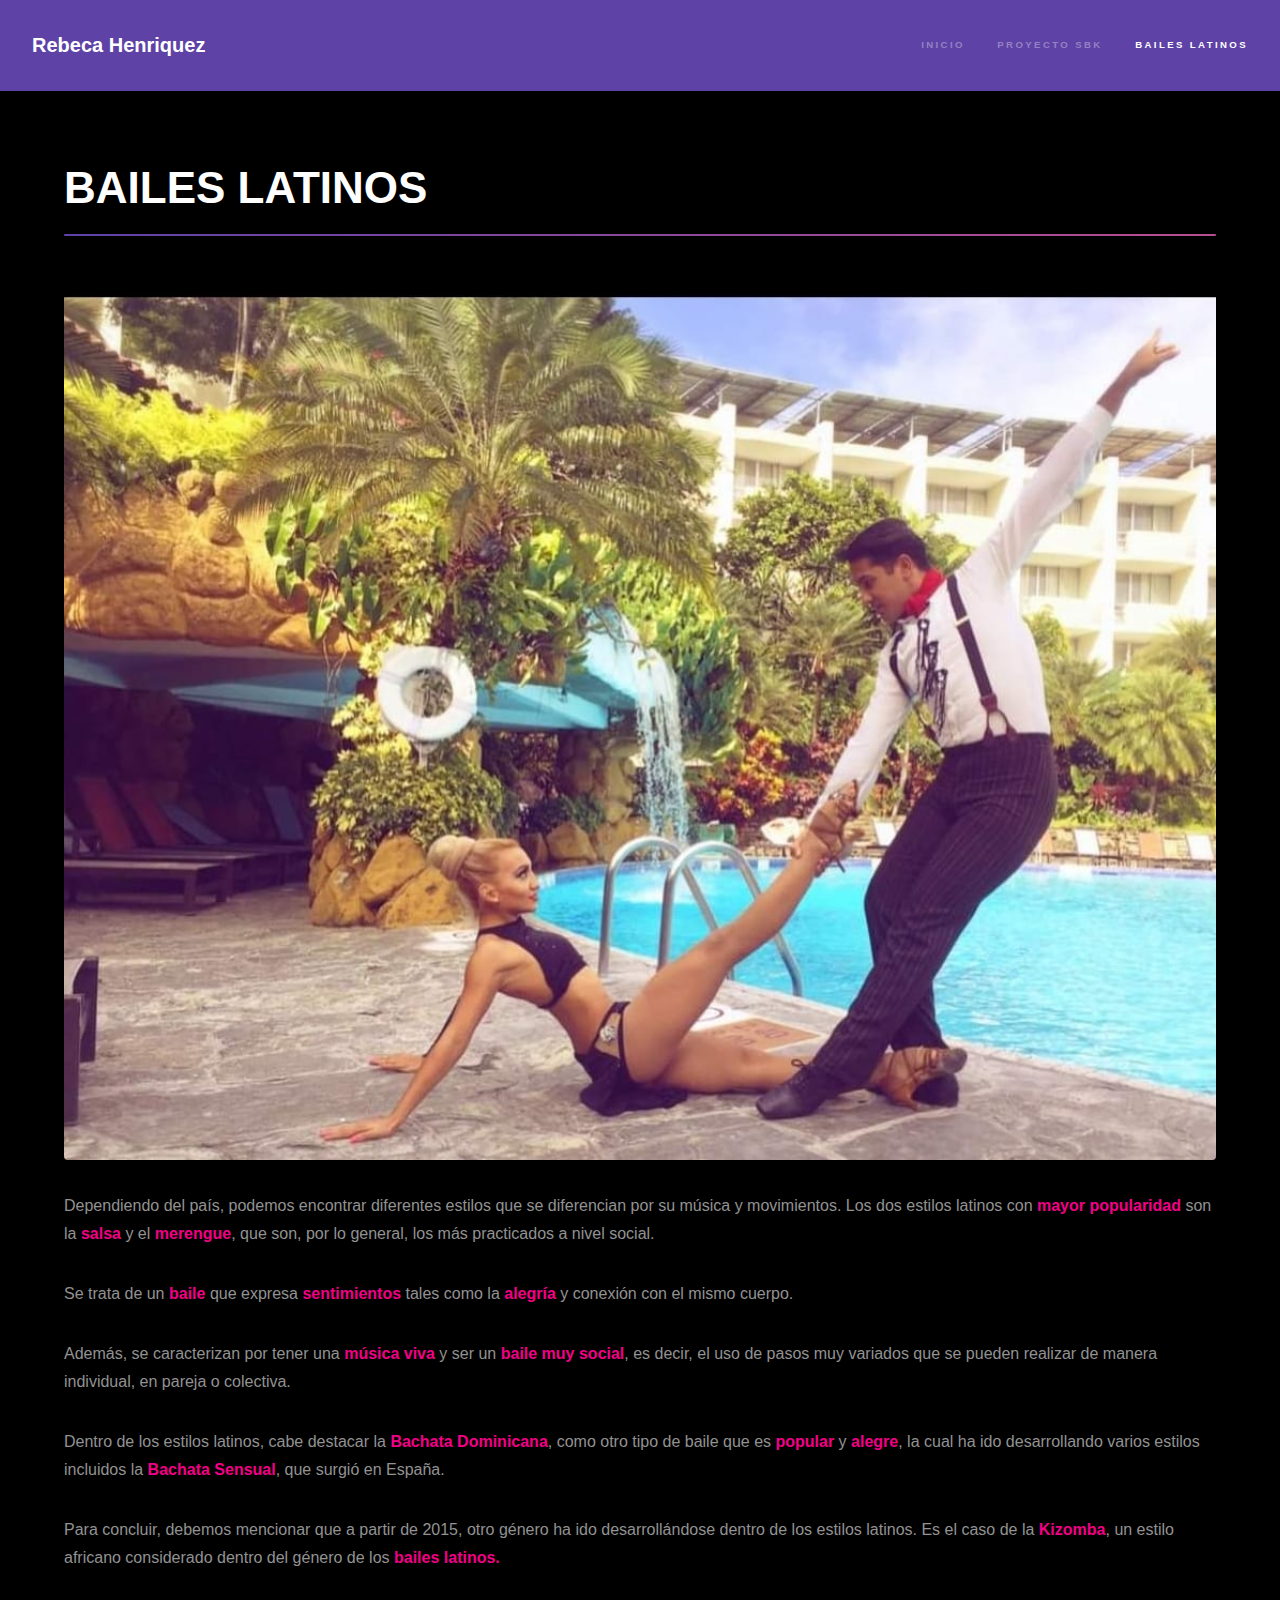
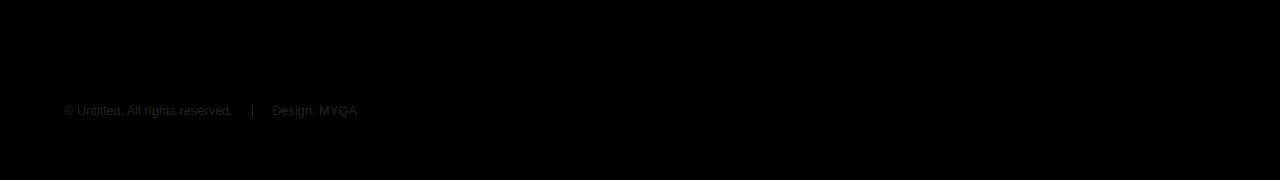
==== baileslatinos.html @ e4ac98e5 "first commit" ====
<!DOCTYPE HTML>
<!--
	Hyperspace by HTML5 UP
	html5up.net | @ajlkn
	Free for personal and commercial use under the CCA 3.0 license (html5up.net/license)
-->
<html>
	<head>
		<title>Proyecto SBK</title>
		<meta charset="utf-8" />
		<meta name="viewport" content="width=device-width, initial-scale=1, user-scalable=no" />
		<link rel="stylesheet" href="assets/css/main.css" />
		<noscript><link rel="stylesheet" href="assets/css/noscript.css" /></noscript>
	</head>
	<body class="is-preload">

		<!-- Header -->
			<header id="header">
				<a href="index.html" class="title">Rebeca Henriquez</a>
				<nav>
					<ul>
						<li><a href="index.html">Inicio</a></li>
						<li><a href="proyectosbk.html">Proyecto SBK</a></li>
						<li><a href="baileslatinos.html" class="active">Bailes Latinos</a></li>
					</ul>
				</nav>
			</header>

		<!-- Wrapper -->
			<div id="wrapper">

				<!-- Main -->
					<section id="main" class="wrapper">
						<div class="inner">
							<h1 class="major">BAILES LATINOS</h1>
							<span class="image fit"><img src="images/foto6.jpeg" alt="" /></span>
							<p>Dependiendo del país, podemos encontrar diferentes estilos que se diferencian por su música y movimientos. Los dos estilos latinos con <b>mayor popularidad</b> son la <b>salsa</b> y el <b>merengue</b>, que son, por lo general, los más practicados a nivel social.</p> 
							<p>Se trata de un <b>baile</b> que expresa <b>sentimientos</b> tales como la <b>alegría</b> y conexión con el mismo cuerpo.</p>
							<p>Además, se caracterizan por tener una <b>música viva</b> y ser un <b>baile muy social</b>, es decir, el uso de pasos muy variados que se pueden realizar de manera individual, en pareja o colectiva.</p>
							<p>Dentro de los estilos latinos, cabe destacar la <b>Bachata Dominicana</b>, como otro tipo de baile que es <b>popular</b> y <b>alegre</b>, la cual ha ido desarrollando varios estilos incluidos la <b>Bachata Sensual</b>, que surgió en España.</p> 
							<p>Para concluir, debemos mencionar que a partir de 2015, otro género ha ido desarrollándose dentro de los estilos latinos. Es el caso de la <b>Kizomba</b>, un estilo africano considerado dentro del género de los <b>bailes latinos.</b></p>
						</div>
					</section>

			</div>

		<!-- Footer -->
			<footer id="footer" class="wrapper alt">
				<div class="inner">
					<ul class="menu">
						<li>&copy; Untitled. All rights reserved.</li><li>Design: <a href="http://html5up.net">MYQA</a></li>
					</ul>
				</div>
			</footer>

		<!-- Scripts -->
			<script src="assets/js/jquery.min.js"></script>
			<script src="assets/js/jquery.scrollex.min.js"></script>
			<script src="assets/js/jquery.scrolly.min.js"></script>
			<script src="assets/js/browser.min.js"></script>
			<script src="assets/js/breakpoints.min.js"></script>
			<script src="assets/js/util.js"></script>
			<script src="assets/js/main.js"></script>

	</body>
</html>
---- assets/css/main.css ----
@import url(fontawesome-all.min.css);

/*
	Hyperspace by HTML5 UP
	html5up.net | @ajlkn
	Free for personal and commercial use under the CCA 3.0 license (html5up.net/license)
*/

html, body, div, span, applet, object,
iframe, h1, h2, h3, h4, h5, h6, p, blockquote,
pre, a, abbr, acronym, address, big, cite,
code, del, dfn, em, img, ins, kbd, q, s, samp,
small, strike, strong, sub, sup, tt, var, b,
u, i, center, dl, dt, dd, ol, ul, li, fieldset,
form, label, legend, table, caption, tbody,
tfoot, thead, tr, th, td, article, aside,
canvas, details, embed, figure, figcaption,
footer, header, hgroup, menu, nav, output, ruby,
section, summary, time, mark, audio, video {
	margin: 0;
	padding: 0;
	border: 0;
	font-size: 100%;
	font: inherit;
	vertical-align: baseline;}

article, aside, details, figcaption, figure,
footer, header, hgroup, menu, nav, section {
	display: block;}

body {
	line-height: 1;
}

ol, ul {
	list-style: none;
}

blockquote, q {
	quotes: none;
}

	blockquote:before, blockquote:after, q:before, q:after {
		content: '';
		content: none;
	}

table {
	border-collapse: collapse;
	border-spacing: 0;
}

body {
	-webkit-text-size-adjust: none;
}

mark {
	background-color: transparent;
	color: inherit;
}

input::-moz-focus-inner {
	border: 0;
	padding: 0;
}

input, select, textarea {
	-moz-appearance: none;
	-webkit-appearance: none;
	-ms-appearance: none;
	appearance: none;
}

/* Basic */

	@-ms-viewport {
		width: device-width;
	}

	body {
		-ms-overflow-style: scrollbar;
	}

	@media screen and (max-width: 480px) {

		html, body {
			min-width: 320px;
		}

	}

	html {
		box-sizing: border-box;
	}

	*, *:before, *:after {
		box-sizing: inherit;
	}

	body {
		background: #000000;
	}

		body.is-preload *, body.is-preload *:before, body.is-preload *:after {
			-moz-animation: none !important;
			-webkit-animation: none !important;
			-ms-animation: none !important;
			animation: none !important;
			-moz-transition: none !important;
			-webkit-transition: none !important;
			-ms-transition: none !important;
			transition: none !important;
		}

/* Type */

	body, input, select, textarea {
		color: rgb(146, 146, 146);
		font-family: Arial, Helvetica, sans-serif;
		font-size: 16.5pt;
		font-weight: normal;
		line-height: 1.75;
	}

		@media screen and (max-width: 1680px) {

			body, input, select, textarea {
				font-size: 13pt;
			}

		}

		@media screen and (max-width: 1280px) {

			body, input, select, textarea {
				font-size: 12pt;
			}

		}

		@media screen and (max-width: 360px) {

			body, input, select, textarea {
				font-size: 11pt;
			}

		}

	a {
		-moz-transition: color 0.2s ease, border-bottom-color 0.2s ease;
		-webkit-transition: color 0.2s ease, border-bottom-color 0.2s ease;
		-ms-transition: color 0.2s ease, border-bottom-color 0.2s ease;
		transition: color 0.2s ease, border-bottom-color 0.2s ease;
		border-bottom: dotted 1px rgba(255, 255, 255, 0.35);
		color: inherit;
		text-decoration: none;
	}

		a:hover {
			border-bottom-color: transparent;
			color: #F582A7;
		}

	strong, b {
		color: #F10086;
		font-weight: bold;
	}

	em, i {
		font-style: italic;
	}

	p {
		margin: 0 0 2em 0;
	}

	h1, h2, h3, h4, h5, h6 {
		color: #ffffff;
		font-weight: bold;
		line-height: 1.5;
		margin: 0 0 0.5em 0;
	}

		h1 a, h2 a, h3 a, h4 a, h5 a, h6 a {
			color: inherit;
			text-decoration: none;
		}

	h1 {
		font-size: 2.75em;
	}

		h1.major {
			margin: 0 0 1.3em 0;
			position: relative;
			padding-bottom: 0.35em;
		}

			h1.major:after {
				background-image: -moz-linear-gradient(to right, #5e42a6, #b74e91);
				background-image: -webkit-linear-gradient(to right, #5e42a6, #b74e91);
				background-image: -ms-linear-gradient(to right, #5e42a6, #b74e91);
				background-image: linear-gradient(to right, #5e42a6, #b74e91);
				-moz-transition: max-width 0.2s ease;
				-webkit-transition: max-width 0.2s ease;
				-ms-transition: max-width 0.2s ease;
				transition: max-width 0.2s ease;
				border-radius: 0.2em;
				bottom: 0;
				content: '';
				height: 0.05em;
				position: absolute;
				right: 0;
				width: 100%;
			}

	h2 {
		font-size: 1.75em;
	}

	h3 {
		font-size: 1.1em;
	}

	h4 {
		font-size: 1em;
	}

	h5 {
		font-size: 0.8em;
	}

	h6 {
		font-size: 0.6em;
	}

	@media screen and (max-width: 736px) {

		h1 {
			font-size: 2em;
		}

		h2 {
			font-size: 1.25em;
		}

		h3 {
			font-size: 1em;
		}

		h4 {
			font-size: 0.8em;
		}

		h5 {
			font-size: 0.6em;
		}

		h6 {
			font-size: 0.6em;
		}

	}

	sub {
		font-size: 0.8em;
		position: relative;
		top: 0.5em;
	}

	sup {
		font-size: 0.8em;
		position: relative;
		top: -0.5em;
	}

	blockquote {
		border-left: solid 4px rgba(255, 255, 255, 0.15);
		font-style: italic;
		margin: 0 0 2em 0;
		padding: 0.5em 0 0.5em 2em;
	}

	code {
		background: rgba(255, 255, 255, 0.05);
		border-radius: 0.25em;
		border: solid 1px rgba(255, 255, 255, 0.15);
		font-family: "Courier New", monospace;
		font-size: 0.9em;
		margin: 0 0.25em;
		padding: 0.25em 0.65em;
	}

	pre {
		-webkit-overflow-scrolling: touch;
		font-family: "Courier New", monospace;
		font-size: 0.9em;
		margin: 0 0 2em 0;
	}

		pre code {
			display: block;
			line-height: 1.75em;
			padding: 1em 1.5em;
			overflow-x: auto;
		}

	hr {
		border: 0;
		border-bottom: solid 1px rgba(255, 255, 255, 0.15);
		margin: 2em 0;
	}

		hr.major {
			margin: 3em 0;
		}

	.align-left {
		text-align: left;
	}

	.align-center {
		text-align: center;
	}

	.align-right {
		text-align: right;
	}

/* Row */

	.row {
		display: flex;
		flex-wrap: wrap;
		box-sizing: border-box;
		align-items: stretch;
	}

		.row > * {
			box-sizing: border-box;
		}

		.row.gtr-uniform > * > :last-child {
			margin-bottom: 0;
		}

		.row.aln-left {
			justify-content: flex-start;
		}

		.row.aln-center {
			justify-content: center;
		}

		.row.aln-right {
			justify-content: flex-end;
		}

		.row.aln-top {
			align-items: flex-start;
		}

		.row.aln-middle {
			align-items: center;
		}

		.row.aln-bottom {
			align-items: flex-end;
		}

		.row > .imp {
			order: -1;
		}

		.row > .col-1 {
			width: 8.33333%;
		}

		.row > .off-1 {
			margin-left: 8.33333%;
		}

		.row > .col-2 {
			width: 16.66667%;
		}

		.row > .off-2 {
			margin-left: 16.66667%;
		}

		.row > .col-3 {
			width: 25%;
		}

		.row > .off-3 {
			margin-left: 25%;
		}

		.row > .col-4 {
			width: 33.33333%;
		}

		.row > .off-4 {
			margin-left: 33.33333%;
		}

		.row > .col-5 {
			width: 41.66667%;
		}

		.row > .off-5 {
			margin-left: 41.66667%;
		}

		.row > .col-6 {
			width: 50%;
		}

		.row > .off-6 {
			margin-left: 50%;
		}

		.row > .col-7 {
			width: 58.33333%;
		}

		.row > .off-7 {
			margin-left: 58.33333%;
		}

		.row > .col-8 {
			width: 66.66667%;
		}

		.row > .off-8 {
			margin-left: 66.66667%;
		}

		.row > .col-9 {
			width: 75%;
		}

		.row > .off-9 {
			margin-left: 75%;
		}

		.row > .col-10 {
			width: 83.33333%;
		}

		.row > .off-10 {
			margin-left: 83.33333%;
		}

		.row > .col-11 {
			width: 91.66667%;
		}

		.row > .off-11 {
			margin-left: 91.66667%;
		}

		.row > .col-12 {
			width: 100%;
		}

		.row > .off-12 {
			margin-left: 100%;
		}

		.row.gtr-0 {
			margin-top: 0;
			margin-left: 0em;
		}

			.row.gtr-0 > * {
				padding: 0 0 0 0em;
			}

			.row.gtr-0.gtr-uniform {
				margin-top: 0em;
			}

				.row.gtr-0.gtr-uniform > * {
					padding-top: 0em;
				}

		.row.gtr-25 {
			margin-top: 0;
			margin-left: -0.375em;
		}

			.row.gtr-25 > * {
				padding: 0 0 0 0.375em;
			}

			.row.gtr-25.gtr-uniform {
				margin-top: -0.375em;
			}

				.row.gtr-25.gtr-uniform > * {
					padding-top: 0.375em;
				}

		.row.gtr-50 {
			margin-top: 0;
			margin-left: -0.75em;
		}

			.row.gtr-50 > * {
				padding: 0 0 0 0.75em;
			}

			.row.gtr-50.gtr-uniform {
				margin-top: -0.75em;
			}

				.row.gtr-50.gtr-uniform > * {
					padding-top: 0.75em;
				}

		.row {
			margin-top: 0;
			margin-left: -1.5em;
		}

			.row > * {
				padding: 0 0 0 1.5em;
			}

			.row.gtr-uniform {
				margin-top: -1.5em;
			}

				.row.gtr-uniform > * {
					padding-top: 1.5em;
				}

		.row.gtr-150 {
			margin-top: 0;
			margin-left: -2.25em;
		}

			.row.gtr-150 > * {
				padding: 0 0 0 2.25em;
			}

			.row.gtr-150.gtr-uniform {
				margin-top: -2.25em;
			}

				.row.gtr-150.gtr-uniform > * {
					padding-top: 2.25em;
				}

		.row.gtr-200 {
			margin-top: 0;
			margin-left: -3em;
		}

			.row.gtr-200 > * {
				padding: 0 0 0 3em;
			}

			.row.gtr-200.gtr-uniform {
				margin-top: -3em;
			}

				.row.gtr-200.gtr-uniform > * {
					padding-top: 3em;
				}

		@media screen and (max-width: 1680px) {

			.row {
				display: flex;
				flex-wrap: wrap;
				box-sizing: border-box;
				align-items: stretch;
			}

				.row > * {
					box-sizing: border-box;
				}

				.row.gtr-uniform > * > :last-child {
					margin-bottom: 0;
				}

				.row.aln-left {
					justify-content: flex-start;
				}

				.row.aln-center {
					justify-content: center;
				}

				.row.aln-right {
					justify-content: flex-end;
				}

				.row.aln-top {
					align-items: flex-start;
				}

				.row.aln-middle {
					align-items: center;
				}

				.row.aln-bottom {
					align-items: flex-end;
				}

				.row > .imp-xlarge {
					order: -1;
				}

				.row > .col-1-xlarge {
					width: 8.33333%;
				}

				.row > .off-1-xlarge {
					margin-left: 8.33333%;
				}

				.row > .col-2-xlarge {
					width: 16.66667%;
				}

				.row > .off-2-xlarge {
					margin-left: 16.66667%;
				}

				.row > .col-3-xlarge {
					width: 25%;
				}

				.row > .off-3-xlarge {
					margin-left: 25%;
				}

				.row > .col-4-xlarge {
					width: 33.33333%;
				}

				.row > .off-4-xlarge {
					margin-left: 33.33333%;
				}

				.row > .col-5-xlarge {
					width: 41.66667%;
				}

				.row > .off-5-xlarge {
					margin-left: 41.66667%;
				}

				.row > .col-6-xlarge {
					width: 50%;
				}

				.row > .off-6-xlarge {
					margin-left: 50%;
				}

				.row > .col-7-xlarge {
					width: 58.33333%;
				}

				.row > .off-7-xlarge {
					margin-left: 58.33333%;
				}

				.row > .col-8-xlarge {
					width: 66.66667%;
				}

				.row > .off-8-xlarge {
					margin-left: 66.66667%;
				}

				.row > .col-9-xlarge {
					width: 75%;
				}

				.row > .off-9-xlarge {
					margin-left: 75%;
				}

				.row > .col-10-xlarge {
					width: 83.33333%;
				}

				.row > .off-10-xlarge {
					margin-left: 83.33333%;
				}

				.row > .col-11-xlarge {
					width: 91.66667%;
				}

				.row > .off-11-xlarge {
					margin-left: 91.66667%;
				}

				.row > .col-12-xlarge {
					width: 100%;
				}

				.row > .off-12-xlarge {
					margin-left: 100%;
				}

				.row.gtr-0 {
					margin-top: 0;
					margin-left: 0em;
				}

					.row.gtr-0 > * {
						padding: 0 0 0 0em;
					}

					.row.gtr-0.gtr-uniform {
						margin-top: 0em;
					}

						.row.gtr-0.gtr-uniform > * {
							padding-top: 0em;
						}

				.row.gtr-25 {
					margin-top: 0;
					margin-left: -0.375em;
				}

					.row.gtr-25 > * {
						padding: 0 0 0 0.375em;
					}

					.row.gtr-25.gtr-uniform {
						margin-top: -0.375em;
					}

						.row.gtr-25.gtr-uniform > * {
							padding-top: 0.375em;
						}

				.row.gtr-50 {
					margin-top: 0;
					margin-left: -0.75em;
				}

					.row.gtr-50 > * {
						padding: 0 0 0 0.75em;
					}

					.row.gtr-50.gtr-uniform {
						margin-top: -0.75em;
					}

						.row.gtr-50.gtr-uniform > * {
							padding-top: 0.75em;
						}

				.row {
					margin-top: 0;
					margin-left: -1.5em;
				}

					.row > * {
						padding: 0 0 0 1.5em;
					}

					.row.gtr-uniform {
						margin-top: -1.5em;
					}

						.row.gtr-uniform > * {
							padding-top: 1.5em;
						}

				.row.gtr-150 {
					margin-top: 0;
					margin-left: -2.25em;
				}

					.row.gtr-150 > * {
						padding: 0 0 0 2.25em;
					}

					.row.gtr-150.gtr-uniform {
						margin-top: -2.25em;
					}

						.row.gtr-150.gtr-uniform > * {
							padding-top: 2.25em;
						}

				.row.gtr-200 {
					margin-top: 0;
					margin-left: -3em;
				}

					.row.gtr-200 > * {
						padding: 0 0 0 3em;
					}

					.row.gtr-200.gtr-uniform {
						margin-top: -3em;
					}

						.row.gtr-200.gtr-uniform > * {
							padding-top: 3em;
						}

		}

		@media screen and (max-width: 1280px) {

			.row {
				display: flex;
				flex-wrap: wrap;
				box-sizing: border-box;
				align-items: stretch;
			}

				.row > * {
					box-sizing: border-box;
				}

				.row.gtr-uniform > * > :last-child {
					margin-bottom: 0;
				}

				.row.aln-left {
					justify-content: flex-start;
				}

				.row.aln-center {
					justify-content: center;
				}

				.row.aln-right {
					justify-content: flex-end;
				}

				.row.aln-top {
					align-items: flex-start;
				}

				.row.aln-middle {
					align-items: center;
				}

				.row.aln-bottom {
					align-items: flex-end;
				}

				.row > .imp-large {
					order: -1;
				}

				.row > .col-1-large {
					width: 8.33333%;
				}

				.row > .off-1-large {
					margin-left: 8.33333%;
				}

				.row > .col-2-large {
					width: 16.66667%;
				}

				.row > .off-2-large {
					margin-left: 16.66667%;
				}

				.row > .col-3-large {
					width: 25%;
				}

				.row > .off-3-large {
					margin-left: 25%;
				}

				.row > .col-4-large {
					width: 33.33333%;
				}

				.row > .off-4-large {
					margin-left: 33.33333%;
				}

				.row > .col-5-large {
					width: 41.66667%;
				}

				.row > .off-5-large {
					margin-left: 41.66667%;
				}

				.row > .col-6-large {
					width: 50%;
				}

				.row > .off-6-large {
					margin-left: 50%;
				}

				.row > .col-7-large {
					width: 58.33333%;
				}

				.row > .off-7-large {
					margin-left: 58.33333%;
				}

				.row > .col-8-large {
					width: 66.66667%;
				}

				.row > .off-8-large {
					margin-left: 66.66667%;
				}

				.row > .col-9-large {
					width: 75%;
				}

				.row > .off-9-large {
					margin-left: 75%;
				}

				.row > .col-10-large {
					width: 83.33333%;
				}

				.row > .off-10-large {
					margin-left: 83.33333%;
				}

				.row > .col-11-large {
					width: 91.66667%;
				}

				.row > .off-11-large {
					margin-left: 91.66667%;
				}

				.row > .col-12-large {
					width: 100%;
				}

				.row > .off-12-large {
					margin-left: 100%;
				}

				.row.gtr-0 {
					margin-top: 0;
					margin-left: 0em;
				}

					.row.gtr-0 > * {
						padding: 0 0 0 0em;
					}

					.row.gtr-0.gtr-uniform {
						margin-top: 0em;
					}

						.row.gtr-0.gtr-uniform > * {
							padding-top: 0em;
						}

				.row.gtr-25 {
					margin-top: 0;
					margin-left: -0.375em;
				}

					.row.gtr-25 > * {
						padding: 0 0 0 0.375em;
					}

					.row.gtr-25.gtr-uniform {
						margin-top: -0.375em;
					}

						.row.gtr-25.gtr-uniform > * {
							padding-top: 0.375em;
						}

				.row.gtr-50 {
					margin-top: 0;
					margin-left: -0.75em;
				}

					.row.gtr-50 > * {
						padding: 0 0 0 0.75em;
					}

					.row.gtr-50.gtr-uniform {
						margin-top: -0.75em;
					}

						.row.gtr-50.gtr-uniform > * {
							padding-top: 0.75em;
						}

				.row {
					margin-top: 0;
					margin-left: -1.5em;
				}

					.row > * {
						padding: 0 0 0 1.5em;
					}

					.row.gtr-uniform {
						margin-top: -1.5em;
					}

						.row.gtr-uniform > * {
							padding-top: 1.5em;
						}

				.row.gtr-150 {
					margin-top: 0;
					margin-left: -2.25em;
				}

					.row.gtr-150 > * {
						padding: 0 0 0 2.25em;
					}

					.row.gtr-150.gtr-uniform {
						margin-top: -2.25em;
					}

						.row.gtr-150.gtr-uniform > * {
							padding-top: 2.25em;
						}

				.row.gtr-200 {
					margin-top: 0;
					margin-left: -3em;
				}

					.row.gtr-200 > * {
						padding: 0 0 0 3em;
					}

					.row.gtr-200.gtr-uniform {
						margin-top: -3em;
					}

						.row.gtr-200.gtr-uniform > * {
							padding-top: 3em;
						}

		}

		@media screen and (max-width: 980px) {

			.row {
				display: flex;
				flex-wrap: wrap;
				box-sizing: border-box;
				align-items: stretch;
			}

				.row > * {
					box-sizing: border-box;
				}

				.row.gtr-uniform > * > :last-child {
					margin-bottom: 0;
				}

				.row.aln-left {
					justify-content: flex-start;
				}

				.row.aln-center {
					justify-content: center;
				}

				.row.aln-right {
					justify-content: flex-end;
				}

				.row.aln-top {
					align-items: flex-start;
				}

				.row.aln-middle {
					align-items: center;
				}

				.row.aln-bottom {
					align-items: flex-end;
				}

				.row > .imp-medium {
					order: -1;
				}

				.row > .col-1-medium {
					width: 8.33333%;
				}

				.row > .off-1-medium {
					margin-left: 8.33333%;
				}

				.row > .col-2-medium {
					width: 16.66667%;
				}

				.row > .off-2-medium {
					margin-left: 16.66667%;
				}

				.row > .col-3-medium {
					width: 25%;
				}

				.row > .off-3-medium {
					margin-left: 25%;
				}

				.row > .col-4-medium {
					width: 33.33333%;
				}

				.row > .off-4-medium {
					margin-left: 33.33333%;
				}

				.row > .col-5-medium {
					width: 41.66667%;
				}

				.row > .off-5-medium {
					margin-left: 41.66667%;
				}

				.row > .col-6-medium {
					width: 50%;
				}

				.row > .off-6-medium {
					margin-left: 50%;
				}

				.row > .col-7-medium {
					width: 58.33333%;
				}

				.row > .off-7-medium {
					margin-left: 58.33333%;
				}

				.row > .col-8-medium {
					width: 66.66667%;
				}

				.row > .off-8-medium {
					margin-left: 66.66667%;
				}

				.row > .col-9-medium {
					width: 75%;
				}

				.row > .off-9-medium {
					margin-left: 75%;
				}

				.row > .col-10-medium {
					width: 83.33333%;
				}

				.row > .off-10-medium {
					margin-left: 83.33333%;
				}

				.row > .col-11-medium {
					width: 91.66667%;
				}

				.row > .off-11-medium {
					margin-left: 91.66667%;
				}

				.row > .col-12-medium {
					width: 100%;
				}

				.row > .off-12-medium {
					margin-left: 100%;
				}

				.row.gtr-0 {
					margin-top: 0;
					margin-left: 0em;
				}

					.row.gtr-0 > * {
						padding: 0 0 0 0em;
					}

					.row.gtr-0.gtr-uniform {
						margin-top: 0em;
					}

						.row.gtr-0.gtr-uniform > * {
							padding-top: 0em;
						}

				.row.gtr-25 {
					margin-top: 0;
					margin-left: -0.375em;
				}

					.row.gtr-25 > * {
						padding: 0 0 0 0.375em;
					}

					.row.gtr-25.gtr-uniform {
						margin-top: -0.375em;
					}

						.row.gtr-25.gtr-uniform > * {
							padding-top: 0.375em;
						}

				.row.gtr-50 {
					margin-top: 0;
					margin-left: -0.75em;
				}

					.row.gtr-50 > * {
						padding: 0 0 0 0.75em;
					}

					.row.gtr-50.gtr-uniform {
						margin-top: -0.75em;
					}

						.row.gtr-50.gtr-uniform > * {
							padding-top: 0.75em;
						}

				.row {
					margin-top: 0;
					margin-left: -1.5em;
				}

					.row > * {
						padding: 0 0 0 1.5em;
					}

					.row.gtr-uniform {
						margin-top: -1.5em;
					}

						.row.gtr-uniform > * {
							padding-top: 1.5em;
						}

				.row.gtr-150 {
					margin-top: 0;
					margin-left: -2.25em;
				}

					.row.gtr-150 > * {
						padding: 0 0 0 2.25em;
					}

					.row.gtr-150.gtr-uniform {
						margin-top: -2.25em;
					}

						.row.gtr-150.gtr-uniform > * {
							padding-top: 2.25em;
						}

				.row.gtr-200 {
					margin-top: 0;
					margin-left: -3em;
				}

					.row.gtr-200 > * {
						padding: 0 0 0 3em;
					}

					.row.gtr-200.gtr-uniform {
						margin-top: -3em;
					}

						.row.gtr-200.gtr-uniform > * {
							padding-top: 3em;
						}

		}

		@media screen and (max-width: 736px) {

			.row {
				display: flex;
				flex-wrap: wrap;
				box-sizing: border-box;
				align-items: stretch;
			}

				.row > * {
					box-sizing: border-box;
				}

				.row.gtr-uniform > * > :last-child {
					margin-bottom: 0;
				}

				.row.aln-left {
					justify-content: flex-start;
				}

				.row.aln-center {
					justify-content: center;
				}

				.row.aln-right {
					justify-content: flex-end;
				}

				.row.aln-top {
					align-items: flex-start;
				}

				.row.aln-middle {
					align-items: center;
				}

				.row.aln-bottom {
					align-items: flex-end;
				}

				.row > .imp-small {
					order: -1;
				}

				.row > .col-1-small {
					width: 8.33333%;
				}

				.row > .off-1-small {
					margin-left: 8.33333%;
				}

				.row > .col-2-small {
					width: 16.66667%;
				}

				.row > .off-2-small {
					margin-left: 16.66667%;
				}

				.row > .col-3-small {
					width: 25%;
				}

				.row > .off-3-small {
					margin-left: 25%;
				}

				.row > .col-4-small {
					width: 33.33333%;
				}

				.row > .off-4-small {
					margin-left: 33.33333%;
				}

				.row > .col-5-small {
					width: 41.66667%;
				}

				.row > .off-5-small {
					margin-left: 41.66667%;
				}

				.row > .col-6-small {
					width: 50%;
				}

				.row > .off-6-small {
					margin-left: 50%;
				}

				.row > .col-7-small {
					width: 58.33333%;
				}

				.row > .off-7-small {
					margin-left: 58.33333%;
				}

				.row > .col-8-small {
					width: 66.66667%;
				}

				.row > .off-8-small {
					margin-left: 66.66667%;
				}

				.row > .col-9-small {
					width: 75%;
				}

				.row > .off-9-small {
					margin-left: 75%;
				}

				.row > .col-10-small {
					width: 83.33333%;
				}

				.row > .off-10-small {
					margin-left: 83.33333%;
				}

				.row > .col-11-small {
					width: 91.66667%;
				}

				.row > .off-11-small {
					margin-left: 91.66667%;
				}

				.row > .col-12-small {
					width: 100%;
				}

				.row > .off-12-small {
					margin-left: 100%;
				}

				.row.gtr-0 {
					margin-top: 0;
					margin-left: 0em;
				}

					.row.gtr-0 > * {
						padding: 0 0 0 0em;
					}

					.row.gtr-0.gtr-uniform {
						margin-top: 0em;
					}

						.row.gtr-0.gtr-uniform > * {
							padding-top: 0em;
						}

				.row.gtr-25 {
					margin-top: 0;
					margin-left: -0.375em;
				}

					.row.gtr-25 > * {
						padding: 0 0 0 0.375em;
					}

					.row.gtr-25.gtr-uniform {
						margin-top: -0.375em;
					}

						.row.gtr-25.gtr-uniform > * {
							padding-top: 0.375em;
						}

				.row.gtr-50 {
					margin-top: 0;
					margin-left: -0.75em;
				}

					.row.gtr-50 > * {
						padding: 0 0 0 0.75em;
					}

					.row.gtr-50.gtr-uniform {
						margin-top: -0.75em;
					}

						.row.gtr-50.gtr-uniform > * {
							padding-top: 0.75em;
						}

				.row {
					margin-top: 0;
					margin-left: -1.5em;
				}

					.row > * {
						padding: 0 0 0 1.5em;
					}

					.row.gtr-uniform {
						margin-top: -1.5em;
					}

						.row.gtr-uniform > * {
							padding-top: 1.5em;
						}

				.row.gtr-150 {
					margin-top: 0;
					margin-left: -2.25em;
				}

					.row.gtr-150 > * {
						padding: 0 0 0 2.25em;
					}

					.row.gtr-150.gtr-uniform {
						margin-top: -2.25em;
					}

						.row.gtr-150.gtr-uniform > * {
							padding-top: 2.25em;
						}

				.row.gtr-200 {
					margin-top: 0;
					margin-left: -3em;
				}

					.row.gtr-200 > * {
						padding: 0 0 0 3em;
					}

					.row.gtr-200.gtr-uniform {
						margin-top: -3em;
					}

						.row.gtr-200.gtr-uniform > * {
							padding-top: 3em;
						}

		}

		@media screen and (max-width: 480px) {

			.row {
				display: flex;
				flex-wrap: wrap;
				box-sizing: border-box;
				align-items: stretch;
			}

				.row > * {
					box-sizing: border-box;
				}

				.row.gtr-uniform > * > :last-child {
					margin-bottom: 0;
				}

				.row.aln-left {
					justify-content: flex-start;
				}

				.row.aln-center {
					justify-content: center;
				}

				.row.aln-right {
					justify-content: flex-end;
				}

				.row.aln-top {
					align-items: flex-start;
				}

				.row.aln-middle {
					align-items: center;
				}

				.row.aln-bottom {
					align-items: flex-end;
				}

				.row > .imp-xsmall {
					order: -1;
				}

				.row > .col-1-xsmall {
					width: 8.33333%;
				}

				.row > .off-1-xsmall {
					margin-left: 8.33333%;
				}

				.row > .col-2-xsmall {
					width: 16.66667%;
				}

				.row > .off-2-xsmall {
					margin-left: 16.66667%;
				}

				.row > .col-3-xsmall {
					width: 25%;
				}

				.row > .off-3-xsmall {
					margin-left: 25%;
				}

				.row > .col-4-xsmall {
					width: 33.33333%;
				}

				.row > .off-4-xsmall {
					margin-left: 33.33333%;
				}

				.row > .col-5-xsmall {
					width: 41.66667%;
				}

				.row > .off-5-xsmall {
					margin-left: 41.66667%;
				}

				.row > .col-6-xsmall {
					width: 50%;
				}

				.row > .off-6-xsmall {
					margin-left: 50%;
				}

				.row > .col-7-xsmall {
					width: 58.33333%;
				}

				.row > .off-7-xsmall {
					margin-left: 58.33333%;
				}

				.row > .col-8-xsmall {
					width: 66.66667%;
				}

				.row > .off-8-xsmall {
					margin-left: 66.66667%;
				}

				.row > .col-9-xsmall {
					width: 75%;
				}

				.row > .off-9-xsmall {
					margin-left: 75%;
				}

				.row > .col-10-xsmall {
					width: 83.33333%;
				}

				.row > .off-10-xsmall {
					margin-left: 83.33333%;
				}

				.row > .col-11-xsmall {
					width: 91.66667%;
				}

				.row > .off-11-xsmall {
					margin-left: 91.66667%;
				}

				.row > .col-12-xsmall {
					width: 100%;
				}

				.row > .off-12-xsmall {
					margin-left: 100%;
				}

				.row.gtr-0 {
					margin-top: 0;
					margin-left: 0em;
				}

					.row.gtr-0 > * {
						padding: 0 0 0 0em;
					}

					.row.gtr-0.gtr-uniform {
						margin-top: 0em;
					}

						.row.gtr-0.gtr-uniform > * {
							padding-top: 0em;
						}

				.row.gtr-25 {
					margin-top: 0;
					margin-left: -0.375em;
				}

					.row.gtr-25 > * {
						padding: 0 0 0 0.375em;
					}

					.row.gtr-25.gtr-uniform {
						margin-top: -0.375em;
					}

						.row.gtr-25.gtr-uniform > * {
							padding-top: 0.375em;
						}

				.row.gtr-50 {
					margin-top: 0;
					margin-left: -0.75em;
				}

					.row.gtr-50 > * {
						padding: 0 0 0 0.75em;
					}

					.row.gtr-50.gtr-uniform {
						margin-top: -0.75em;
					}

						.row.gtr-50.gtr-uniform > * {
							padding-top: 0.75em;
						}

				.row {
					margin-top: 0;
					margin-left: -1.5em;
				}

					.row > * {
						padding: 0 0 0 1.5em;
					}

					.row.gtr-uniform {
						margin-top: -1.5em;
					}

						.row.gtr-uniform > * {
							padding-top: 1.5em;
						}

				.row.gtr-150 {
					margin-top: 0;
					margin-left: -2.25em;
				}

					.row.gtr-150 > * {
						padding: 0 0 0 2.25em;
					}

					.row.gtr-150.gtr-uniform {
						margin-top: -2.25em;
					}

						.row.gtr-150.gtr-uniform > * {
							padding-top: 2.25em;
						}

				.row.gtr-200 {
					margin-top: 0;
					margin-left: -3em;
				}

					.row.gtr-200 > * {
						padding: 0 0 0 3em;
					}

					.row.gtr-200.gtr-uniform {
						margin-top: -3em;
					}

						.row.gtr-200.gtr-uniform > * {
							padding-top: 3em;
						}

		}

/* Box */

	.box {
		border-radius: 0.25em;
		border: solid 1px rgba(255, 255, 255, 0.15);
		margin-bottom: 2em;
		padding: 1.5em;
	}

		.box > :last-child,
		.box > :last-child > :last-child,
		.box > :last-child > :last-child > :last-child {
			margin-bottom: 0;
		}

		.box.alt {
			border: 0;
			border-radius: 0;
			padding: 0;
		}

/* Button */

	input[type="submit"],
	input[type="reset"],
	input[type="button"],
	button,
	.button {
		-moz-appearance: none;
		-webkit-appearance: none;
		-ms-appearance: none;
		appearance: none;
		-moz-transition: border-color 0.2s ease;
		-webkit-transition: border-color 0.2s ease;
		-ms-transition: border-color 0.2s ease;
		transition: border-color 0.2s ease;
		background-color: transparent;
		border: solid 1px !important;
		border-color: rgba(255, 255, 255, 0.15) !important;
		border-radius: 3em;
		color: #F582A7 !important;
		cursor: pointer;
		display: inline-block;
		font-size: 0.6em;
		font-weight: bold;
		height: calc(4.75em + 2px);
		letter-spacing: 0.25em;
		line-height: 4.75em;
		outline: 0;
		padding: 0 3.75em;
		position: relative;
		text-align: center;
		text-decoration: none;
		text-transform: uppercase;
		white-space: nowrap;
	}

		input[type="submit"]:after,
		input[type="reset"]:after,
		input[type="button"]:after,
		button:after,
		.button:after {
			-moz-transform: scale(0.25);
			-webkit-transform: scale(0.25);
			-ms-transform: scale(0.25);
			transform: scale(0.25);
			pointer-events: none;
			-moz-transition: opacity 0.2s ease, -moz-transform 0.2s ease;
			-webkit-transition: opacity 0.2s ease, -webkit-transform 0.2s ease;
			-ms-transition: opacity 0.2s ease, -ms-transform 0.2s ease;
			transition: opacity 0.2s ease, transform 0.2s ease;
			background: #ffffff;
			border-radius: 3em;
			content: '';
			height: 100%;
			left: 0;
			opacity: 0;
			position: absolute;
			top: 0;
			width: 100%;
		}

		input[type="submit"].icon:before,
		input[type="reset"].icon:before,
		input[type="button"].icon:before,
		button.icon:before,
		.button.icon:before {
			margin-right: 0.75em;
		}

		input[type="submit"].fit,
		input[type="reset"].fit,
		input[type="button"].fit,
		button.fit,
		.button.fit {
			width: 100%;
		}

		input[type="submit"].small,
		input[type="reset"].small,
		input[type="button"].small,
		button.small,
		.button.small {
			font-size: 0.4em;
		}

		input[type="submit"].large,
		input[type="reset"].large,
		input[type="button"].large,
		button.large,
		.button.large {
			font-size: 0.8em;
		}

		input[type="submit"].primary,
		input[type="reset"].primary,
		input[type="button"].primary,
		button.primary,
		.button.primary {
			background-color: #ffffff;
			color: #312450 !important;
		}

			input[type="submit"].primary:after,
			input[type="reset"].primary:after,
			input[type="button"].primary:after,
			button.primary:after,
			.button.primary:after {
				display: none;
			}

		input[type="submit"].disabled, input[type="submit"]:disabled,
		input[type="reset"].disabled,
		input[type="reset"]:disabled,
		input[type="button"].disabled,
		input[type="button"]:disabled,
		button.disabled,
		button:disabled,
		.button.disabled,
		.button:disabled {
			cursor: default;
			opacity: 0.5;
			pointer-events: none;
		}

		input[type="submit"]:hover,
		input[type="reset"]:hover,
		input[type="button"]:hover,
		button:hover,
		.button:hover {
			border-color: rgba(255, 255, 255, 0.55) !important;
		}

			input[type="submit"]:hover:after,
			input[type="reset"]:hover:after,
			input[type="button"]:hover:after,
			button:hover:after,
			.button:hover:after {
				opacity: 0.05;
				-moz-transform: scale(1);
				-webkit-transform: scale(1);
				-ms-transform: scale(1);
				transform: scale(1);
			}

			input[type="submit"]:hover:active,
			input[type="reset"]:hover:active,
			input[type="button"]:hover:active,
			button:hover:active,
			.button:hover:active {
				border-color: #ffffff !important;
			}

				input[type="submit"]:hover:active:after,
				input[type="reset"]:hover:active:after,
				input[type="button"]:hover:active:after,
				button:hover:active:after,
				.button:hover:active:after {
					opacity: 0.1;
				}

/* Features */

	.features {
		display: -moz-flex;
		display: -webkit-flex;
		display: -ms-flex;
		display: flex;
		-moz-flex-wrap: wrap;
		-webkit-flex-wrap: wrap;
		-ms-flex-wrap: wrap;
		flex-wrap: wrap;
		border-radius: 0.25em;
		border: solid 1px rgba(255, 255, 255, 0.15);
		background: rgba(255, 255, 255, 0.05);
		margin: 0 0 2em 0;
	}

		.features section {
			padding: 3.5em 3em 1em 7em ;
			width: 50%;
			border-top: solid 1px rgba(255, 255, 255, 0.15);
			position: relative;
		}

			.features section:nth-child(-n + 2) {
				border-top-width: 0;
			}

			.features section:nth-child(2n) {
				border-left: solid 1px rgba(255, 255, 255, 0.15);
			}

			.features section .icon {
				-moz-transition: opacity 0.5s ease, -moz-transform 0.5s ease;
				-webkit-transition: opacity 0.5s ease, -webkit-transform 0.5s ease;
				-ms-transition: opacity 0.5s ease, -ms-transform 0.5s ease;
				transition: opacity 0.5s ease, transform 0.5s ease;
				-moz-transition-delay: 1s;
				-webkit-transition-delay: 1s;
				-ms-transition-delay: 1s;
				transition-delay: 1s;
				-moz-transform: scale(1);
				-webkit-transform: scale(1);
				-ms-transform: scale(1);
				transform: scale(1);
				position: absolute;
				left: 3em;
				top: 3em;
				opacity: 1;
			}

			.features section:nth-child(1) .icon {
				-moz-transition-delay: 0.15s;
				-webkit-transition-delay: 0.15s;
				-ms-transition-delay: 0.15s;
				transition-delay: 0.15s;
			}

			.features section:nth-child(2) .icon {
				-moz-transition-delay: 0.3s;
				-webkit-transition-delay: 0.3s;
				-ms-transition-delay: 0.3s;
				transition-delay: 0.3s;
			}

			.features section:nth-child(3) .icon {
				-moz-transition-delay: 0.45s;
				-webkit-transition-delay: 0.45s;
				-ms-transition-delay: 0.45s;
				transition-delay: 0.45s;
			}

			.features section:nth-child(4) .icon {
				-moz-transition-delay: 0.6s;
				-webkit-transition-delay: 0.6s;
				-ms-transition-delay: 0.6s;
				transition-delay: 0.6s;
			}

			.features section:nth-child(5) .icon {
				-moz-transition-delay: 0.75s;
				-webkit-transition-delay: 0.75s;
				-ms-transition-delay: 0.75s;
				transition-delay: 0.75s;
			}

			.features section:nth-child(6) .icon {
				-moz-transition-delay: 0.9s;
				-webkit-transition-delay: 0.9s;
				-ms-transition-delay: 0.9s;
				transition-delay: 0.9s;
			}

			.features section:nth-child(7) .icon {
				-moz-transition-delay: 1.05s;
				-webkit-transition-delay: 1.05s;
				-ms-transition-delay: 1.05s;
				transition-delay: 1.05s;
			}

			.features section:nth-child(8) .icon {
				-moz-transition-delay: 1.2s;
				-webkit-transition-delay: 1.2s;
				-ms-transition-delay: 1.2s;
				transition-delay: 1.2s;
			}

			.features section:nth-child(9) .icon {
				-moz-transition-delay: 1.35s;
				-webkit-transition-delay: 1.35s;
				-ms-transition-delay: 1.35s;
				transition-delay: 1.35s;
			}

			.features section:nth-child(10) .icon {
				-moz-transition-delay: 1.5s;
				-webkit-transition-delay: 1.5s;
				-ms-transition-delay: 1.5s;
				transition-delay: 1.5s;
			}

			.features section:nth-child(11) .icon {
				-moz-transition-delay: 1.65s;
				-webkit-transition-delay: 1.65s;
				-ms-transition-delay: 1.65s;
				transition-delay: 1.65s;
			}

			.features section:nth-child(12) .icon {
				-moz-transition-delay: 1.8s;
				-webkit-transition-delay: 1.8s;
				-ms-transition-delay: 1.8s;
				transition-delay: 1.8s;
			}

			.features section:nth-child(13) .icon {
				-moz-transition-delay: 1.95s;
				-webkit-transition-delay: 1.95s;
				-ms-transition-delay: 1.95s;
				transition-delay: 1.95s;
			}

			.features section:nth-child(14) .icon {
				-moz-transition-delay: 2.1s;
				-webkit-transition-delay: 2.1s;
				-ms-transition-delay: 2.1s;
				transition-delay: 2.1s;
			}

			.features section:nth-child(15) .icon {
				-moz-transition-delay: 2.25s;
				-webkit-transition-delay: 2.25s;
				-ms-transition-delay: 2.25s;
				transition-delay: 2.25s;
			}

			.features section:nth-child(16) .icon {
				-moz-transition-delay: 2.4s;
				-webkit-transition-delay: 2.4s;
				-ms-transition-delay: 2.4s;
				transition-delay: 2.4s;
			}

			.features section:nth-child(17) .icon {
				-moz-transition-delay: 2.55s;
				-webkit-transition-delay: 2.55s;
				-ms-transition-delay: 2.55s;
				transition-delay: 2.55s;
			}

			.features section:nth-child(18) .icon {
				-moz-transition-delay: 2.7s;
				-webkit-transition-delay: 2.7s;
				-ms-transition-delay: 2.7s;
				transition-delay: 2.7s;
			}

			.features section:nth-child(19) .icon {
				-moz-transition-delay: 2.85s;
				-webkit-transition-delay: 2.85s;
				-ms-transition-delay: 2.85s;
				transition-delay: 2.85s;
			}

			.features section:nth-child(20) .icon {
				-moz-transition-delay: 3s;
				-webkit-transition-delay: 3s;
				-ms-transition-delay: 3s;
				transition-delay: 3s;
			}

		.features.inactive section .icon {
			-moz-transform: scale(0.5);
			-webkit-transform: scale(0.5);
			-ms-transform: scale(0.5);
			transform: scale(0.5);
			opacity: 0;
		}

		@media screen and (max-width: 980px) {

			.features {
				display: block;
			}

				.features section {
					border-top-width: 1px !important;
					border-left-width: 0 !important;
					width: 100%;
				}

					.features section:first-child {
						border-top-width: 0 !important;
					}

		}

		@media screen and (max-width: 736px) {

			.features section {
				padding: 2.5em 1.5em 0.1em 5.5em ;
			}

				.features section .icon {
					left: 1.5em;
					top: 2em;
				}

		}

		@media screen and (max-width: 480px) {

			.features section {
				padding: 2em 1.5em 0.1em 1.5em ;
			}

				.features section .icon {
					left: 0;
					position: relative;
					top: 0;
				}

		}

/* Form */

	form {
		margin: 0 0 2em 0;
	}

		form > :last-child {
			margin-bottom: 0;
		}

		form > .fields {
			display: -moz-flex;
			display: -webkit-flex;
			display: -ms-flex;
			display: flex;
			-moz-flex-wrap: wrap;
			-webkit-flex-wrap: wrap;
			-ms-flex-wrap: wrap;
			flex-wrap: wrap;
			width: calc(100% + 3em);
			margin: -1.5em 0 2em -1.5em;
		}

			form > .fields > .field {
				-moz-flex-grow: 0;
				-webkit-flex-grow: 0;
				-ms-flex-grow: 0;
				flex-grow: 0;
				-moz-flex-shrink: 0;
				-webkit-flex-shrink: 0;
				-ms-flex-shrink: 0;
				flex-shrink: 0;
				padding: 1.5em 0 0 1.5em;
				width: calc(100% - 1.5em);
			}

				form > .fields > .field.half {
					width: calc(50% - 0.75em);
				}

				form > .fields > .field.third {
					width: calc(100%/3 - 0.5em);
				}

				form > .fields > .field.quarter {
					width: calc(25% - 0.375em);
				}

		@media screen and (max-width: 480px) {

			form > .fields {
				width: calc(100% + 3em);
				margin: -1.5em 0 2em -1.5em;
			}

				form > .fields > .field {
					padding: 1.5em 0 0 1.5em;
					width: calc(100% - 1.5em);
				}

					form > .fields > .field.half {
						width: calc(100% - 1.5em);
					}

					form > .fields > .field.third {
						width: calc(100% - 1.5em);
					}

					form > .fields > .field.quarter {
						width: calc(100% - 1.5em);
					}

		}

	label {
		color: #F582A7;
		font-weight: bold;
		line-height: 1.5;
		margin: 0 0 0.7em 0;
		display: block;
		font-size: 1.1em;
	}

	input[type="text"],
	input[type="password"],
	input[type="email"],
	input[type="tel"],
	select,
	textarea {
		-moz-appearance: none;
		-webkit-appearance: none;
		-ms-appearance: none;
		appearance: none;
		background: rgba(255, 255, 255, 0.05);
		border-radius: 0.25em;
		border: none;
		border: solid 1px rgba(255, 255, 255, 0.15);
		color: inherit;
		display: block;
		outline: 0;
		padding: 0 1em;
		text-decoration: none;
		width: 100%;
	}

		input[type="text"]:invalid,
		input[type="password"]:invalid,
		input[type="email"]:invalid,
		input[type="tel"]:invalid,
		select:invalid,
		textarea:invalid {
			box-shadow: none;
		}

		input[type="text"]:focus,
		input[type="password"]:focus,
		input[type="email"]:focus,
		input[type="tel"]:focus,
		select:focus,
		textarea:focus {
			border-color: #F582A7;
			box-shadow: 0 0 0 1px #ffffff;
		}

	select {
		background-image: url("data:image/svg+xml;charset=utf8,%3Csvg xmlns='http://www.w3.org/2000/svg' width='40' height='40' preserveAspectRatio='none' viewBox='0 0 40 40'%3E%3Cpath d='M9.4,12.3l10.4,10.4l10.4-10.4c0.2-0.2,0.5-0.4,0.9-0.4c0.3,0,0.6,0.1,0.9,0.4l3.3,3.3c0.2,0.2,0.4,0.5,0.4,0.9 c0,0.4-0.1,0.6-0.4,0.9L20.7,31.9c-0.2,0.2-0.5,0.4-0.9,0.4c-0.3,0-0.6-0.1-0.9-0.4L4.3,17.3c-0.2-0.2-0.4-0.5-0.4-0.9 c0-0.4,0.1-0.6,0.4-0.9l3.3-3.3c0.2-0.2,0.5-0.4,0.9-0.4S9.1,12.1,9.4,12.3z' fill='rgba(255, 255, 255, 0.15)' /%3E%3C/svg%3E");
		background-size: 1.25rem;
		background-repeat: no-repeat;
		background-position: calc(100% - 1rem) center;
		height: 2.75em;
		padding-right: 2.75em;
		text-overflow: ellipsis;
	}

		select option {
			color: #F582A7;
			background: #312450;
		}

		select:focus::-ms-value {
			background-color: transparent;
		}

		select::-ms-expand {
			display: none;
		}

	input[type="text"],
	input[type="password"],
	input[type="email"],
	select {
		height: 2.75em;
	}

	textarea {
		padding: 0.75em 1em;
	}

		body.is-ie textarea {
			min-height: 10em;
		}

	input[type="checkbox"],
	input[type="radio"] {
		-moz-appearance: none;
		-webkit-appearance: none;
		-ms-appearance: none;
		appearance: none;
		display: block;
		float: left;
		margin-right: -2em;
		opacity: 0;
		width: 1em;
		z-index: -1;
	}

		input[type="checkbox"] + label,
		input[type="radio"] + label {
			text-decoration: none;
			color: rgba(255, 255, 255, 0.55);
			cursor: pointer;
			display: inline-block;
			font-size: 1em;
			font-weight: normal;
			padding-left: 2.4em;
			padding-right: 0.75em;
			position: relative;
		}

			input[type="checkbox"] + label:before,
			input[type="radio"] + label:before {
				-moz-osx-font-smoothing: grayscale;
				-webkit-font-smoothing: antialiased;
				display: inline-block;
				font-style: normal;
				font-variant: normal;
				text-rendering: auto;
				line-height: 1;
				text-transform: none !important;
				font-family: 'Font Awesome 5 Free';
				font-weight: 900;
			}

			input[type="checkbox"] + label:before,
			input[type="radio"] + label:before {
				background: rgba(255, 255, 255, 0.05);
				border-radius: 0.25em;
				border: solid 1px rgba(255, 255, 255, 0.15);
				content: '';
				display: inline-block;
				font-size: 0.8em;
				height: 2.0625em;
				left: 0;
				line-height: 2.0625em;
				position: absolute;
				text-align: center;
				top: 0;
				width: 2.0625em;
			}

		input[type="checkbox"]:checked + label:before,
		input[type="radio"]:checked + label:before {
			background: #ffffff;
			border-color: #ffffff;
			color: #b74e91;
			content: '\f00c';
		}

		input[type="checkbox"]:focus + label:before,
		input[type="radio"]:focus + label:before {
			border-color: #ffffff;
			box-shadow: 0 0 0 1px #ffffff;
		}

	input[type="checkbox"] + label:before {
		border-radius: 0.25em;
	}

	input[type="radio"] + label:before {
		border-radius: 100%;
	}

	::-webkit-input-placeholder {
		color: rgba(255, 255, 255, 0.35) !important;
		opacity: 1.0;
	}

	:-moz-placeholder {
		color: rgba(255, 255, 255, 0.35) !important;
		opacity: 1.0;
	}

	::-moz-placeholder {
		color: rgba(255, 255, 255, 0.35) !important;
		opacity: 1.0;
	}

	:-ms-input-placeholder {
		color: rgba(255, 255, 255, 0.35) !important;
		opacity: 1.0;
	}

/* Icon */

	.icon {
		text-decoration: none;
		border-bottom: none;
		position: relative;
	}

		.icon:before {
			-moz-osx-font-smoothing: grayscale;
			-webkit-font-smoothing: antialiased;
			display: inline-block;
			font-style: normal;
			font-variant: normal;
			text-rendering: auto;
			line-height: 1;
			text-transform: none !important;
			font-family: 'Font Awesome 5 Free';
			font-weight: 400;
		}

		.icon > .label {
			display: none;
		}

		.icon:before {
			line-height: inherit;
		}

		.icon.solid:before {
			font-weight: 900;
		}

		.icon.brands:before {
			font-family: 'Font Awesome 5 Brands';
		}

		.icon.major {
			width: 2.5em;
			height: 2.5em;
			display: block;
			background: #ffffff;
			border-radius: 100%;
			color: #000000;
			text-align: center;
			line-height: 2.5em;
			margin: 0 0 1.3em 0;
		}

			.icon.major:before {
				font-size: 1.25em;
			}

				.wrapper.style1 .icon.major:before {
					color: #5e42a6;
				}

				.wrapper.style1-alt .icon.major:before {
					color: #493382;
				}

				.wrapper.style2 .icon.major:before {
					color: #5052b5;
				}

				.wrapper.style2-alt .icon.major:before {
					color: #3e4094;
				}

				.wrapper.style3 .icon.major:before {
					color: #b74e91;
				}

				.wrapper.style3-alt .icon.major:before {
					color: #953d75;
				}

/* Image */

	.image {
		border-radius: 0.25em;
		border: 0;
		display: inline-block;
		position: relative;
	}

		.image img {
			border-radius: 0.25em;
			display: block;
		}

		.image.left, .image.right {
			max-width: 40%;
		}

			.image.left img, .image.right img {
				width: 100%;
			}

		.image.left {
			float: left;
			margin: 0 1.5em 1em 0;
			top: 0.25em;
		}

		.image.right {
			float: right;
			margin: 0 0 1em 1.5em;
			top: 0.25em;
		}

		.image.fit {
			display: block;
			margin: 0 0 2em 0;
			width: 100%;
		}

			.image.fit img {
				width: 100%;
			}

		.image.main {
			display: block;
			margin: 0 0 3em 0;
			width: 100%;
		}

			.image.main img {
				width: 100%;
			}

/* List */

	ol {
		list-style: decimal;
		margin: 0 0 2em 0;
		padding-left: 1.25em;
	}

		ol li {
			padding-left: 0.25em;
		}

	ul {
		list-style: disc;
		margin: 0 0 2em 0;
		padding-left: 1em;
	}

		ul li {
			padding-left: 0.5em;
		}

		ul.alt {
			list-style: none;
			padding-left: 0;
		}

			ul.alt li {
				border-top: solid 1px rgba(255, 255, 255, 0.15);
				padding: 0.5em 0;
			}

				ul.alt li:first-child {
					border-top: 0;
					padding-top: 0;
				}

	dl {
		margin: 0 0 2em 0;
	}

		dl dt {
			display: block;
			font-weight: bold;
			margin: 0 0 1em 0;
		}

		dl dd {
			margin-left: 2em;
		}

/* Actions */

	ul.actions {
		display: -moz-flex;
		display: -webkit-flex;
		display: -ms-flex;
		display: flex;
		cursor: default;
		list-style: none;
		margin-left: -1em;
		padding-left: 0;
	}

		ul.actions li {
			padding: 0 0 0 1em;
			vertical-align: middle;
		}

		ul.actions.special {
			-moz-justify-content: center;
			-webkit-justify-content: center;
			-ms-justify-content: center;
			justify-content: center;
			width: 100%;
			margin-left: 0;
		}

			ul.actions.special li:first-child {
				padding-left: 0;
			}

		ul.actions.stacked {
			-moz-flex-direction: column;
			-webkit-flex-direction: column;
			-ms-flex-direction: column;
			flex-direction: column;
			margin-left: 0;
		}

			ul.actions.stacked li {
				padding: 1.3em 0 0 0;
			}

				ul.actions.stacked li:first-child {
					padding-top: 0;
				}

		ul.actions.fit {
			width: calc(100% + 1em);
		}

			ul.actions.fit li {
				-moz-flex-grow: 1;
				-webkit-flex-grow: 1;
				-ms-flex-grow: 1;
				flex-grow: 1;
				-moz-flex-shrink: 1;
				-webkit-flex-shrink: 1;
				-ms-flex-shrink: 1;
				flex-shrink: 1;
				width: 100%;
			}

				ul.actions.fit li > * {
					width: 100%;
				}

			ul.actions.fit.stacked {
				width: 100%;
			}

		@media screen and (max-width: 480px) {

			ul.actions:not(.fixed) {
				-moz-flex-direction: column;
				-webkit-flex-direction: column;
				-ms-flex-direction: column;
				flex-direction: column;
				margin-left: 0;
				width: 100% !important;
			}

				ul.actions:not(.fixed) li {
					-moz-flex-grow: 1;
					-webkit-flex-grow: 1;
					-ms-flex-grow: 1;
					flex-grow: 1;
					-moz-flex-shrink: 1;
					-webkit-flex-shrink: 1;
					-ms-flex-shrink: 1;
					flex-shrink: 1;
					padding: 1em 0 0 0;
					text-align: center;
					width: 100%;
				}

					ul.actions:not(.fixed) li > * {
						width: 100%;
					}

					ul.actions:not(.fixed) li:first-child {
						padding-top: 0;
					}

					ul.actions:not(.fixed) li input[type="submit"],
					ul.actions:not(.fixed) li input[type="reset"],
					ul.actions:not(.fixed) li input[type="button"],
					ul.actions:not(.fixed) li button,
					ul.actions:not(.fixed) li .button {
						width: 100%;
					}

						ul.actions:not(.fixed) li input[type="submit"].icon:before,
						ul.actions:not(.fixed) li input[type="reset"].icon:before,
						ul.actions:not(.fixed) li input[type="button"].icon:before,
						ul.actions:not(.fixed) li button.icon:before,
						ul.actions:not(.fixed) li .button.icon:before {
							margin-left: -0.5rem;
						}

		}

/* Contact */

	ul.contact {
		list-style: none;
		padding: 0;
	}

		ul.contact > li {
			padding: 0;
			margin: 1.5em 0 0 0;
		}

			ul.contact > li:first-child {
				margin-top: 0;
			}

/* Icons */

	ul.icons {
		cursor: default;
		list-style: none;
		padding-left: 0;
	}

		ul.icons li {
			display: inline-block;
			padding: 0 0.75em 0 0;
		}

			ul.icons li:last-child {
				padding-right: 0;
			}

			ul.icons li > a, ul.icons li > span {
				border: 0;
			}

				ul.icons li > a .label, ul.icons li > span .label {
					display: none;
				}

/* Menu */

	ul.menu {
		list-style: none;
		padding: 0;
	}

		ul.menu > li {
			border-left: solid 1px rgba(255, 255, 255, 0.15);
			display: inline-block;
			line-height: 1;
			margin-left: 1.5em;
			padding: 0 0 0 1.5em;
		}

			ul.menu > li:first-child {
				border-left: 0;
				margin: 0;
				padding-left: 0;
			}

		@media screen and (max-width: 480px) {

			ul.menu > li {
				border-left: 0;
				display: block;
				line-height: inherit;
				margin: 0.5em 0 0 0;
				padding-left: 0;
			}

		}

/* Section/Article */

	section.special, article.special {
		text-align: center;
	}

	header p {
		color: rgba(255, 255, 255, 0.35);
		position: relative;
		margin: 0 0 1.5em 0;
	}

	header h2 + p {
		font-size: 1.25em;
		margin-top: -1em;
		line-height: 1.5em;
	}

	header h3 + p {
		font-size: 1.1em;
		margin-top: -0.8em;
		line-height: 1.5em;
	}

	header h4 + p,
	header h5 + p,
	header h6 + p {
		font-size: 0.9em;
		margin-top: -0.6em;
		line-height: 1.5em;
	}

/* Split */

	.split {
		display: -moz-flex;
		display: -webkit-flex;
		display: -ms-flex;
		display: flex;
	}

		.split > * {
			width: calc(50% - 2.5em);
		}

		.split > :nth-child(2n - 1) {
			padding-right: 2.5em;
			border-right: solid 1px rgba(255, 255, 255, 0.15);
		}

		.split > :nth-child(2n) {
			padding-left: 2.5em;
		}

		.split.style1 > :nth-child(2n - 1) {
			width: calc(66.66666% - 2.5em);
		}

		.split.style1 > :nth-child(2n) {
			width: calc(33.33333% - 2.5em);
		}

		@media screen and (max-width: 1680px) {

			.split > * {
				width: calc(50% - 2em);
			}

			.split > :nth-child(2n - 1) {
				padding-right: 2em;
			}

			.split > :nth-child(2n) {
				padding-left: 2em;
			}

			.split.style1 > :nth-child(2n - 1) {
				width: calc(66.66666% - 2em);
			}

			.split.style1 > :nth-child(2n) {
				width: calc(33.33333% - 2em);
			}

		}

		@media screen and (max-width: 980px) {

			.split {
				display: block;
			}

				.split > * {
					border-top: solid 1px rgba(255, 255, 255, 0.15);
					margin: 4em 0 0 0;
					padding: 4em 0 0 0;
					width: 100% !important;
				}

				.split > :nth-child(2n - 1) {
					border-right: 0;
					padding-right: 0;
				}

				.split > :nth-child(2n) {
					padding-left: 0;
				}

				.split > :first-child {
					border-top: 0;
					margin-top: 0;
					padding-top: 0;
				}

		}

		@media screen and (max-width: 736px) {

			.split > * {
				margin: 3em 0 0 0;
				padding: 3em 0 0 0;
			}

		}

/* Spotlights */

	.spotlights > section {
		display: -moz-flex;
		display: -webkit-flex;
		display: -ms-flex;
		display: flex;
		-moz-flex-direction: row;
		-webkit-flex-direction: row;
		-ms-flex-direction: row;
		flex-direction: row;
		min-height: 22.5em;
	}

		body.is-ie .spotlights > section {
			min-height: 0;
		}

		.spotlights > section > .image {
			background-position: center center;
			background-size: cover;
			border-radius: 0;
			display: block;
			position: relative;
			width: 25em;
		}

			.spotlights > section > .image img {
				border-radius: 0;
				display: block;
			}

			.spotlights > section > .image:before {
				-moz-transition: opacity 1s ease;
				-webkit-transition: opacity 1s ease;
				-ms-transition: opacity 1s ease;
				transition: opacity 1s ease;
				background: rgba(49, 36, 80, 0.9);
				content: '';
				display: block;
				height: 100%;
				left: 0;
				opacity: 0;
				position: absolute;
				top: 0;
				width: 100%;
			}

		.spotlights > section > .content {
			padding: 4em 5em 2em 5em ;
			display: -moz-flex;
			display: -webkit-flex;
			display: -ms-flex;
			display: flex;
			-moz-flex-direction: column;
			-webkit-flex-direction: column;
			-ms-flex-direction: column;
			flex-direction: column;
			-moz-justify-content: center;
			-webkit-justify-content: center;
			-ms-justify-content: center;
			justify-content: center;
			width: 50em;
			-ms-flex: 1;
		}

			.spotlights > section > .content > .inner {
				-moz-transform: translateX(0) translateY(0);
				-webkit-transform: translateX(0) translateY(0);
				-ms-transform: translateX(0) translateY(0);
				transform: translateX(0) translateY(0);
				-moz-transition: opacity 1s ease, -moz-transform 1s ease;
				-webkit-transition: opacity 1s ease, -webkit-transform 1s ease;
				-ms-transition: opacity 1s ease, -ms-transform 1s ease;
				transition: opacity 1s ease, transform 1s ease;
				opacity: 1;
			}

		.spotlights > section:nth-child(2) {
			background-color: rgba(0, 0, 0, 0.05);
		}

		.spotlights > section:nth-child(3) {
			background-color: rgba(0, 0, 0, 0.1);
		}

		.spotlights > section.inactive > .image:before,
		body.is-preload .spotlights > section > .image:before {
			opacity: 1;
		}

		.spotlights > section.inactive > .content > .inner,
		body.is-preload .spotlights > section > .content > .inner {
			-moz-transform: translateX(-1em);
			-webkit-transform: translateX(-1em);
			-ms-transform: translateX(-1em);
			transform: translateX(-1em);
			opacity: 0;
		}

		@media screen and (max-width: 1680px) {

			.spotlights > section > .content {
				padding: 4em 4em 2em 4em ;
			}

		}

		@media screen and (max-width: 980px) {

			.spotlights > section {
				display: block;
			}

				.spotlights > section > .image {
					width: 100%;
					height: 50vh;
				}

				.spotlights > section > .content {
					width: 100%;
				}

				.spotlights > section.inactive > .content > .inner,
				body.is-preload .spotlights > section > .content > .inner {
					-moz-transform: translateY(1em);
					-webkit-transform: translateY(1em);
					-ms-transform: translateY(1em);
					transform: translateY(1em);
				}

		}

		@media screen and (max-width: 736px) {

			.spotlights > section > .image {
				height: 50vh;
				min-height: 15em;
			}

			.spotlights > section > .content {
				padding: 3em 2em 1em 2em ;
			}

		}

/* Table */

	.table-wrapper {
		-webkit-overflow-scrolling: touch;
		overflow-x: auto;
	}

	table {
		margin: 0 0 2em 0;
		width: 100%;
	}

		table tbody tr {
			border: solid 1px rgba(255, 255, 255, 0.15);
			border-left: 0;
			border-right: 0;
		}

			table tbody tr:nth-child(2n + 1) {
				background-color: rgba(255, 255, 255, 0.05);
			}

		table td {
			padding: 0.75em 0.75em;
		}

		table th {
			color: #F582A7;
			font-size: 1em;
			font-weight: bold;
			padding: 0 0.75em 0.75em 0.75em;
			text-align: left;
		}

		table thead {
			border-bottom: solid 2px rgba(255, 255, 255, 0.15);
		}

		table tfoot {
			border-top: solid 2px rgba(255, 255, 255, 0.15);
		}

		table.alt {
			border-collapse: separate;
		}

			table.alt tbody tr td {
				border: solid 1px rgba(255, 255, 255, 0.15);
				border-left-width: 0;
				border-top-width: 0;
			}

				table.alt tbody tr td:first-child {
					border-left-width: 1px;
				}

			table.alt tbody tr:first-child td {
				border-top-width: 1px;
			}

			table.alt thead {
				border-bottom: 0;
			}

			table.alt tfoot {
				border-top: 0;
			}

/* Wrapper */

	.wrapper {
		position: relative;
	}

		.wrapper > .inner {
			padding: 5em 5em 3em 5em ;
			max-width: 100%;
			width: 75em;
		}

			@media screen and (max-width: 1680px) {

				.wrapper > .inner {
					padding: 4em 4em 2em 4em ;
				}

			}

			@media screen and (max-width: 1280px) {

				.wrapper > .inner {
					width: 100%;
				}

			}

			@media screen and (max-width: 736px) {

				.wrapper > .inner {
					padding: 3em 2em 1em 2em ;
				}

			}

		.wrapper.alt {
			background-color: #000000;
		}

		.wrapper.style1 {
			background-color: #180A0A;
		}

		.wrapper.style1-alt {
			background-color: #180A0A;
		}

		.wrapper.style2 {
			background-color: #180A0A;
		}

		.wrapper.style2-alt {
			background-color: #180A0A;
		}

		.wrapper.style3 {
			background-color: #180A0A;
		}

		.wrapper.style3-alt {
			background-color: #180A0A;
		}

		.wrapper.fullscreen {
			display: -moz-flex;
			display: -webkit-flex;
			display: -ms-flex;
			display: flex;
			-moz-flex-direction: column;
			-webkit-flex-direction: column;
			-ms-flex-direction: column;
			flex-direction: column;
			-moz-justify-content: center;
			-webkit-justify-content: center;
			-ms-justify-content: center;
			justify-content: center;
			min-height: 100vh;
		}

			body.is-ie .wrapper.fullscreen {
				height: 100vh;
			}

			@media screen and (max-width: 1280px) {

				.wrapper.fullscreen {
					min-height: calc(100vh - 2.5em);
				}

					body.is-ie .wrapper.fullscreen {
						height: calc(100vh - 2.5em);
					}

			}

			@media screen and (max-width: 736px) {

				.wrapper.fullscreen {
					padding: 2em 0;
					min-height: 0;
				}

					body.is-ie .wrapper.fullscreen {
						height: auto;
					}

			}

		.wrapper.fade-up > .inner {
			-moz-transform: translateY(0);
			-webkit-transform: translateY(0);
			-ms-transform: translateY(0);
			transform: translateY(0);
			-moz-transition: opacity 1s ease, -moz-transform 1s ease;
			-webkit-transition: opacity 1s ease, -webkit-transform 1s ease;
			-ms-transition: opacity 1s ease, -ms-transform 1s ease;
			transition: opacity 1s ease, transform 1s ease;
			opacity: 1.0;
		}

		.wrapper.fade-up.inactive > .inner,
		body.is-preload .wrapper.fade-up > .inner {
			opacity: 0;
			-moz-transform: translateY(1em);
			-webkit-transform: translateY(1em);
			-ms-transform: translateY(1em);
			transform: translateY(1em);
		}

		.wrapper.fade-down > .inner {
			-moz-transform: translateY(0);
			-webkit-transform: translateY(0);
			-ms-transform: translateY(0);
			transform: translateY(0);
			-moz-transition: opacity 1s ease, -moz-transform 1s ease;
			-webkit-transition: opacity 1s ease, -webkit-transform 1s ease;
			-ms-transition: opacity 1s ease, -ms-transform 1s ease;
			transition: opacity 1s ease, transform 1s ease;
			opacity: 1.0;
		}

		.wrapper.fade-down.inactive > .inner,
		body.is-preload .wrapper.fade-down > .inner {
			opacity: 0;
			-moz-transform: translateY(-1em);
			-webkit-transform: translateY(-1em);
			-ms-transform: translateY(-1em);
			transform: translateY(-1em);
		}

		.wrapper.fade > .inner {
			-moz-transition: opacity 1s ease;
			-webkit-transition: opacity 1s ease;
			-ms-transition: opacity 1s ease;
			transition: opacity 1s ease;
			opacity: 1.0;
		}

		.wrapper.fade.inactive > .inner,
		body.is-preload .wrapper.fade > .inner {
			opacity: 0;
		}

/* Header */

	#header {
		display: -moz-flex;
		display: -webkit-flex;
		display: -ms-flex;
		display: flex;
		background-color: #5e42a6;
		cursor: default;
		padding: 1.75em 2em;
	}

		#header > .title {
			border: 0;
			color: #ffffff;
			display: block;
			font-size: 1.25em;
			font-weight: bold;
		}

		#header > nav {
			-moz-flex: 1;
			-webkit-flex: 1;
			-ms-flex: 1;
			flex: 1;
			text-align: right;
		}

			#header > nav > ul {
				margin: 0;
				padding: 0;
			}

				#header > nav > ul > li {
					display: inline-block;
					margin-left: 1.75em;
					padding: 0;
					vertical-align: middle;
				}

					#header > nav > ul > li:first-child {
						margin-left: 0;
					}

					#header > nav > ul > li a {
						border: 0;
						color: rgba(255, 255, 255, 0.35);
						display: inline-block;
						font-size: 0.6em;
						font-weight: bold;
						letter-spacing: 0.25em;
						text-transform: uppercase;
					}

						#header > nav > ul > li a:hover {
							color: rgba(255, 255, 255, 0.55);
						}

						#header > nav > ul > li a.active {
							color: #ffffff;
						}

		@media screen and (max-width: 736px) {

			#header {
				padding: 1em 2em;
			}

		}

		@media screen and (max-width: 480px) {

			#header {
				display: block;
				padding: 0 2em;
				text-align: left;
			}

				#header .title {
					font-size: 1.25em;
					padding: 1em 0;
				}

				#header > nav {
					border-top: solid 1px rgba(255, 255, 255, 0.15);
					text-align: inherit;
				}

					#header > nav > ul > li {
						margin-left: 1.5em;
					}

						#header > nav > ul > li a {
							height: 6em;
							line-height: 6em;
						}

		}

/* Wrapper (main) */

	#sidebar + #wrapper {
		margin-left: 18em;
	}

		@media screen and (max-width: 1280px) {

			#sidebar + #wrapper {
				margin-left: 0;
				padding-top: 3.5em;
			}

		}

		@media screen and (max-width: 736px) {

			#sidebar + #wrapper {
				padding-top: 0;
			}

		}

	#header + #wrapper > .wrapper > .inner {
		margin: 0 auto;
	}

/* Footer */

	#sidebar + #wrapper + #footer {
		margin-left: 18em;
	}

		@media screen and (max-width: 1280px) {

			#sidebar + #wrapper + #footer {
				margin-left: 0;
			}

		}

	#footer > .inner a {
		border-bottom-color: rgba(0, 0, 0, 0.15);
	}

		#footer > .inner a:hover {
			border-bottom-color: transparent;
		}

	#footer > .inner .menu {
		font-size: 0.8em;
		color: rgba(255, 255, 255, 0.15);
	}

	#header + #wrapper + #footer > .inner {
		margin: 0 auto;
	}

/* Sidebar */

	#sidebar {
		padding: 2.5em 2.5em 0.5em 2.5em ;
		background: #000000;
		cursor: default;
		height: 100vh;
		left: 0;
		overflow-x: hidden;
		overflow-y: auto;
		position: fixed;
		text-align: right;
		top: 0;
		width: 18em;
		z-index: 10000;
	}

		#sidebar > .inner {
			display: -moz-flex;
			display: -webkit-flex;
			display: -ms-flex;
			display: flex;
			-moz-flex-direction: column;
			-webkit-flex-direction: column;
			-ms-flex-direction: column;
			flex-direction: column;
			-moz-justify-content: center;
			-webkit-justify-content: center;
			-ms-justify-content: center;
			justify-content: center;
			-moz-transform: translateY(0);
			-webkit-transform: translateY(0);
			-ms-transform: translateY(0);
			transform: translateY(0);
			-moz-transition: opacity 1s ease;
			-webkit-transition: opacity 1s ease;
			-ms-transition: opacity 1s ease;
			transition: opacity 1s ease;
			min-height: 100%;
			opacity: 1;
			width: 100%;
		}

			body.is-ie #sidebar > .inner {
				height: 100%;
			}

		#sidebar nav > ul {
			list-style: none;
			padding: 0;
		}

			#sidebar nav > ul > li {
				-moz-transform: translateY(0);
				-webkit-transform: translateY(0);
				-ms-transform: translateY(0);
				transform: translateY(0);
				-moz-transition: opacity 0.15s ease, -moz-transform 0.75s ease;
				-webkit-transition: opacity 0.15s ease, -webkit-transform 0.75s ease;
				-ms-transition: opacity 0.15s ease, -ms-transform 0.75s ease;
				transition: opacity 0.15s ease, transform 0.75s ease;
				margin: 1.5em 0 0 0;
				opacity: 1;
				padding: 0;
				position: relative;
			}

				#sidebar nav > ul > li:first-child {
					margin: 0;
				}

				#sidebar nav > ul > li:nth-child(1) {
					-moz-transition-delay: 0.45s;
					-webkit-transition-delay: 0.45s;
					-ms-transition-delay: 0.45s;
					transition-delay: 0.45s;
				}

				#sidebar nav > ul > li:nth-child(2) {
					-moz-transition-delay: 0.65s;
					-webkit-transition-delay: 0.65s;
					-ms-transition-delay: 0.65s;
					transition-delay: 0.65s;
				}

				#sidebar nav > ul > li:nth-child(3) {
					-moz-transition-delay: 0.85s;
					-webkit-transition-delay: 0.85s;
					-ms-transition-delay: 0.85s;
					transition-delay: 0.85s;
				}

				#sidebar nav > ul > li:nth-child(4) {
					-moz-transition-delay: 1.05s;
					-webkit-transition-delay: 1.05s;
					-ms-transition-delay: 1.05s;
					transition-delay: 1.05s;
				}

				#sidebar nav > ul > li:nth-child(5) {
					-moz-transition-delay: 1.25s;
					-webkit-transition-delay: 1.25s;
					-ms-transition-delay: 1.25s;
					transition-delay: 1.25s;
				}

				#sidebar nav > ul > li:nth-child(6) {
					-moz-transition-delay: 1.45s;
					-webkit-transition-delay: 1.45s;
					-ms-transition-delay: 1.45s;
					transition-delay: 1.45s;
				}

				#sidebar nav > ul > li:nth-child(7) {
					-moz-transition-delay: 1.65s;
					-webkit-transition-delay: 1.65s;
					-ms-transition-delay: 1.65s;
					transition-delay: 1.65s;
				}

				#sidebar nav > ul > li:nth-child(8) {
					-moz-transition-delay: 1.85s;
					-webkit-transition-delay: 1.85s;
					-ms-transition-delay: 1.85s;
					transition-delay: 1.85s;
				}

				#sidebar nav > ul > li:nth-child(9) {
					-moz-transition-delay: 2.05s;
					-webkit-transition-delay: 2.05s;
					-ms-transition-delay: 2.05s;
					transition-delay: 2.05s;
				}

				#sidebar nav > ul > li:nth-child(10) {
					-moz-transition-delay: 2.25s;
					-webkit-transition-delay: 2.25s;
					-ms-transition-delay: 2.25s;
					transition-delay: 2.25s;
				}

				#sidebar nav > ul > li:nth-child(11) {
					-moz-transition-delay: 2.45s;
					-webkit-transition-delay: 2.45s;
					-ms-transition-delay: 2.45s;
					transition-delay: 2.45s;
				}

				#sidebar nav > ul > li:nth-child(12) {
					-moz-transition-delay: 2.65s;
					-webkit-transition-delay: 2.65s;
					-ms-transition-delay: 2.65s;
					transition-delay: 2.65s;
				}

				#sidebar nav > ul > li:nth-child(13) {
					-moz-transition-delay: 2.85s;
					-webkit-transition-delay: 2.85s;
					-ms-transition-delay: 2.85s;
					transition-delay: 2.85s;
				}

				#sidebar nav > ul > li:nth-child(14) {
					-moz-transition-delay: 3.05s;
					-webkit-transition-delay: 3.05s;
					-ms-transition-delay: 3.05s;
					transition-delay: 3.05s;
				}

				#sidebar nav > ul > li:nth-child(15) {
					-moz-transition-delay: 3.25s;
					-webkit-transition-delay: 3.25s;
					-ms-transition-delay: 3.25s;
					transition-delay: 3.25s;
				}

				#sidebar nav > ul > li:nth-child(16) {
					-moz-transition-delay: 3.45s;
					-webkit-transition-delay: 3.45s;
					-ms-transition-delay: 3.45s;
					transition-delay: 3.45s;
				}

				#sidebar nav > ul > li:nth-child(17) {
					-moz-transition-delay: 3.65s;
					-webkit-transition-delay: 3.65s;
					-ms-transition-delay: 3.65s;
					transition-delay: 3.65s;
				}

				#sidebar nav > ul > li:nth-child(18) {
					-moz-transition-delay: 3.85s;
					-webkit-transition-delay: 3.85s;
					-ms-transition-delay: 3.85s;
					transition-delay: 3.85s;
				}

				#sidebar nav > ul > li:nth-child(19) {
					-moz-transition-delay: 4.05s;
					-webkit-transition-delay: 4.05s;
					-ms-transition-delay: 4.05s;
					transition-delay: 4.05s;
				}

				#sidebar nav > ul > li:nth-child(20) {
					-moz-transition-delay: 4.25s;
					-webkit-transition-delay: 4.25s;
					-ms-transition-delay: 4.25s;
					transition-delay: 4.25s;
				}

		#sidebar nav a {
			-moz-transition: color 0.2s ease;
			-webkit-transition: color 0.2s ease;
			-ms-transition: color 0.2s ease;
			transition: color 0.2s ease;
			border: 0;
			color: rgba(255, 255, 255, 0.35);
			display: block;
			font-size: 0.6em;
			font-weight: bold;
			letter-spacing: 0.25em;
			line-height: 1.75;
			outline: 0;
			padding: 1.35em 0;
			position: relative;
			text-decoration: none;
			text-transform: uppercase;
		}

			#sidebar nav a:before, #sidebar nav a:after {
				border-radius: 0.2em;
				bottom: 0;
				content: '';
				height: 0.2em;
				position: absolute;
				right: 0;
				width: 100%;
			}

			#sidebar nav a:before {
				background: #3c2c62;
			}

			#sidebar nav a:after {
				background-image: -moz-linear-gradient(to right, #5e42a6, #b74e91);
				background-image: -webkit-linear-gradient(to right, #5e42a6, #b74e91);
				background-image: -ms-linear-gradient(to right, #5e42a6, #b74e91);
				background-image: linear-gradient(to right, #5e42a6, #b74e91);
				-moz-transition: max-width 0.2s ease;
				-webkit-transition: max-width 0.2s ease;
				-ms-transition: max-width 0.2s ease;
				transition: max-width 0.2s ease;
				max-width: 0;
			}

			#sidebar nav a:hover {
				color: rgba(255, 255, 255, 0.55);
			}

			#sidebar nav a.active {
				color: #ffffff;
			}

				#sidebar nav a.active:after {
					max-width: 100%;
				}

		body.is-preload #sidebar > .inner {
			opacity: 0;
		}

		body.is-preload #sidebar nav ul li {
			-moz-transform: translateY(2em);
			-webkit-transform: translateY(2em);
			-ms-transform: translateY(2em);
			transform: translateY(2em);
			opacity: 0;
		}

		@media screen and (max-width: 1280px) {

			#sidebar {
				height: 3.5em;
				left: 0;
				line-height: 3.5em;
				overflow: hidden;
				padding: 0;
				text-align: center;
				top: 0;
				width: 100%;
			}

				#sidebar > .inner {
					-moz-flex-direction: row;
					-webkit-flex-direction: row;
					-ms-flex-direction: row;
					flex-direction: row;
					-moz-align-items: -moz-stretch;
					-webkit-align-items: -webkit-stretch;
					-ms-align-items: -ms-stretch;
					align-items: stretch;
					height: inherit;
					line-height: inherit;
				}

				#sidebar nav {
					height: inherit;
					line-height: inherit;
				}

					#sidebar nav ul {
						display: -moz-flex;
						display: -webkit-flex;
						display: -ms-flex;
						display: flex;
						height: inherit;
						line-height: inherit;
						margin: 0;
					}

						#sidebar nav ul li {
							display: block;
							height: inherit;
							line-height: inherit;
							margin: 0 0 0 2em;
							padding: 0;
						}

					#sidebar nav a {
						height: inherit;
						line-height: inherit;
						padding: 0;
					}

						#sidebar nav a:after {
							background-image: none;
							background-color: #b74e91;
						}

		}

		@media screen and (max-width: 736px) {

			#sidebar {
				display: none;
			}

		}

/* Intro */

	#intro {
		background-attachment: fixed;
		background-image: url("images/intro.svg");
		background-position: top right;
		background-repeat: no-repeat;
		background-size: 100% 100%;
	}

		#intro p {
			font-size: 1.25em;
		}

			@media screen and (max-width: 980px) {

				#intro p br {
					display: none;
				}

			}

			@media screen and (max-width: 736px) {

				#intro p {
					font-size: 1em;
				}

			}

		@media screen and (max-width: 1280px) {

			#intro {
				background-attachment: scroll;
			}

		}
---- assets/css/noscript.css ----
/*
	Hyperspace by HTML5 UP
	html5up.net | @ajlkn
	Free for personal and commercial use under the CCA 3.0 license (html5up.net/license)
*/

/* Spotlights */

	.spotlights > section > .image:before {
		opacity: 0 !important;
	}

	.spotlights > section > .content > .inner {
		-moz-transform: none !important;
		-webkit-transform: none !important;
		-ms-transform: none !important;
		transform: none !important;
		opacity: 1 !important;
	}

/* Wrapper */

	.wrapper > .inner {
		opacity: 1 !important;
		-moz-transform: none !important;
		-webkit-transform: none !important;
		-ms-transform: none !important;
		transform: none !important;
	}

/* Sidebar */

	#sidebar > .inner {
		opacity: 1 !important;
	}

	#sidebar nav > ul > li {
		-moz-transform: none !important;
		-webkit-transform: none !important;
		-ms-transform: none !important;
		transform: none !important;
		opacity: 1 !important;
	}
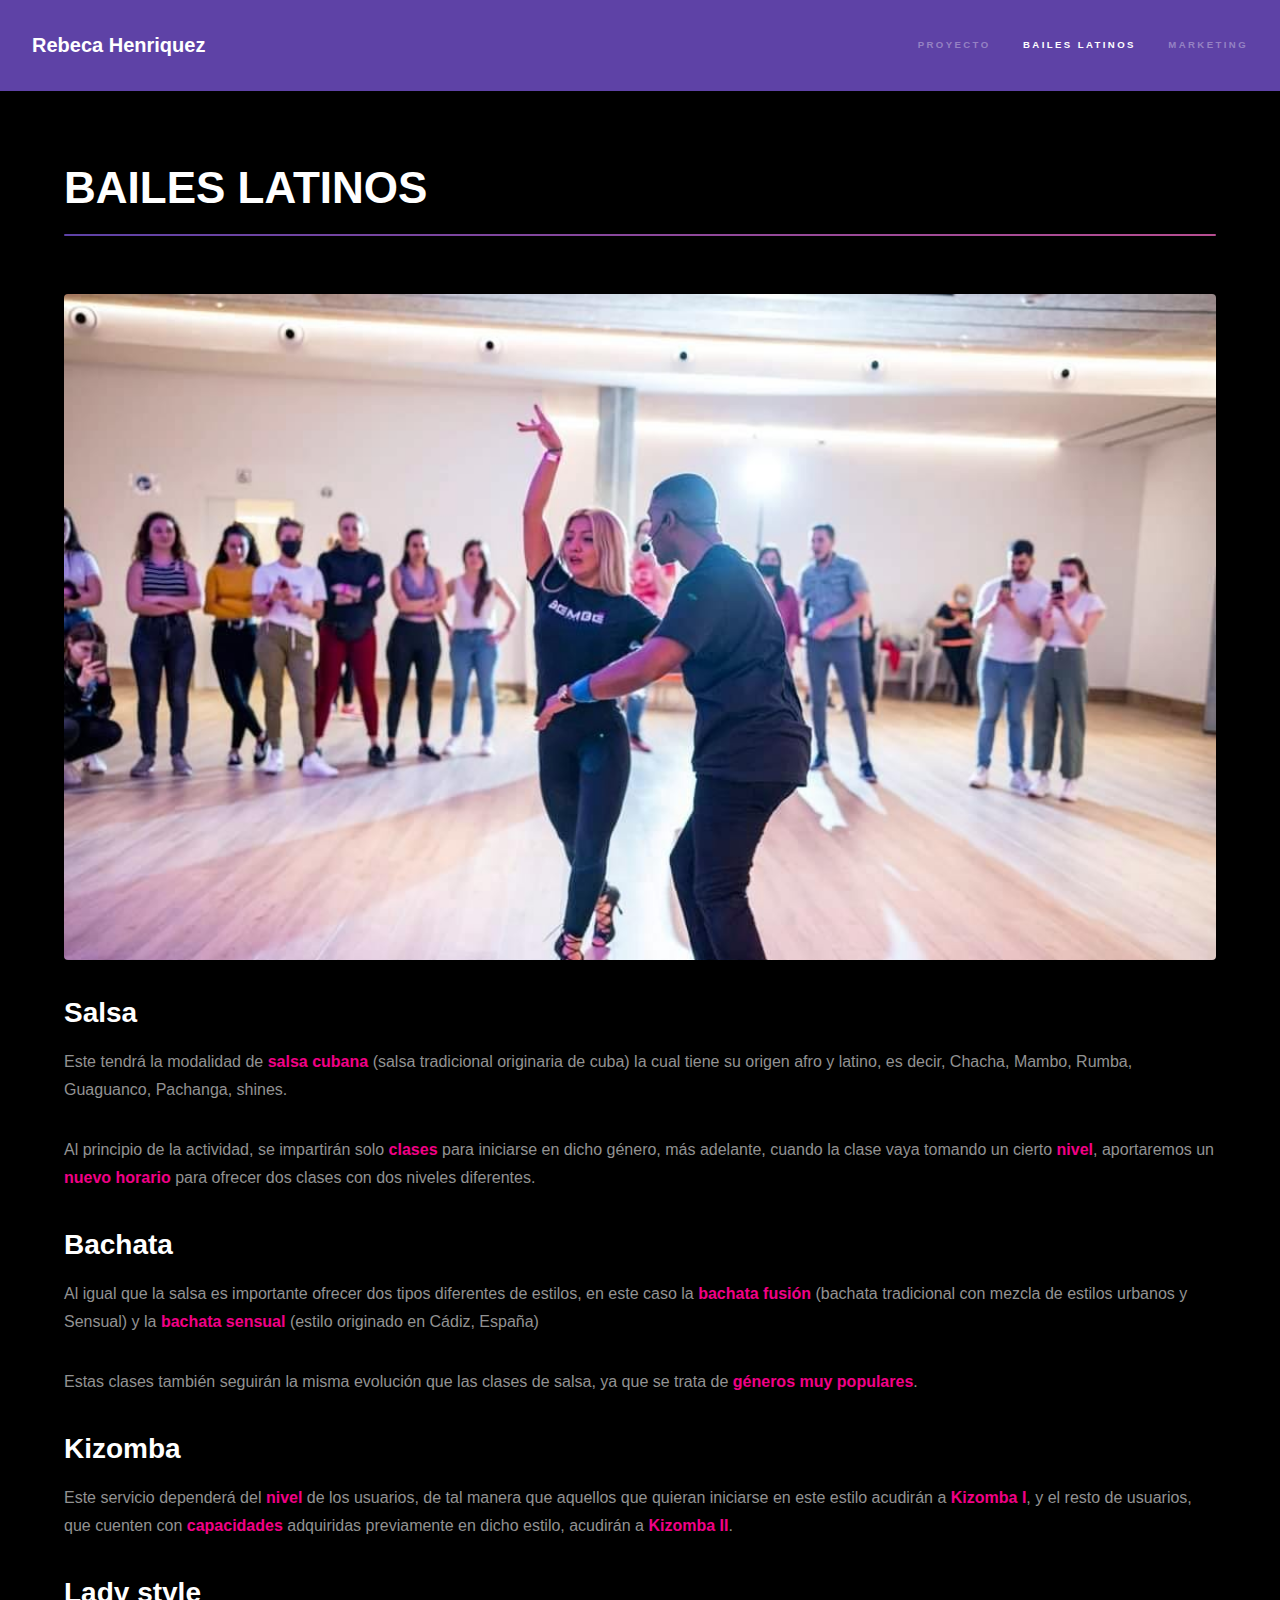
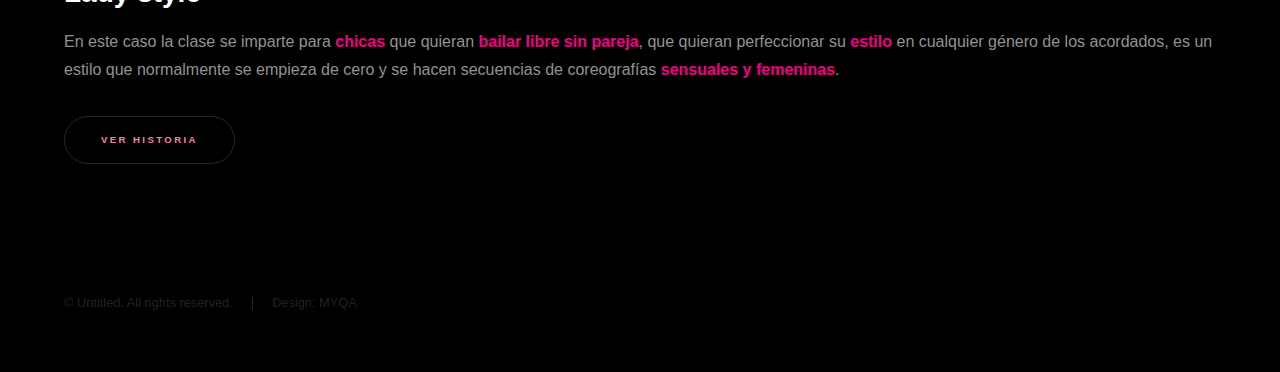
==== commit 975895d4: "Casi final" ====
--- a/baileslatinos.html
+++ b/baileslatinos.html
@@ -19,9 +19,10 @@
 				<a href="index.html" class="title">Rebeca Henriquez</a>
 				<nav>
 					<ul>
-						<li><a href="index.html">Inicio</a></li>
-						<li><a href="proyectosbk.html">Proyecto SBK</a></li>
+
+						<li><a href="proyectosbk.html">Proyecto</a></li>
 						<li><a href="baileslatinos.html" class="active">Bailes Latinos</a></li>
+						<li><a href="marketing.html">Marketing</a></li>
 					</ul>
 				</nav>
 			</header>
@@ -33,12 +34,20 @@
 					<section id="main" class="wrapper">
 						<div class="inner">
 							<h1 class="major">BAILES LATINOS</h1>
-							<span class="image fit"><img src="images/foto6.jpeg" alt="" /></span>
-							<p>Dependiendo del país, podemos encontrar diferentes estilos que se diferencian por su música y movimientos. Los dos estilos latinos con <b>mayor popularidad</b> son la <b>salsa</b> y el <b>merengue</b>, que son, por lo general, los más practicados a nivel social.</p> 
-							<p>Se trata de un <b>baile</b> que expresa <b>sentimientos</b> tales como la <b>alegría</b> y conexión con el mismo cuerpo.</p>
-							<p>Además, se caracterizan por tener una <b>música viva</b> y ser un <b>baile muy social</b>, es decir, el uso de pasos muy variados que se pueden realizar de manera individual, en pareja o colectiva.</p>
-							<p>Dentro de los estilos latinos, cabe destacar la <b>Bachata Dominicana</b>, como otro tipo de baile que es <b>popular</b> y <b>alegre</b>, la cual ha ido desarrollando varios estilos incluidos la <b>Bachata Sensual</b>, que surgió en España.</p> 
-							<p>Para concluir, debemos mencionar que a partir de 2015, otro género ha ido desarrollándose dentro de los estilos latinos. Es el caso de la <b>Kizomba</b>, un estilo africano considerado dentro del género de los <b>bailes latinos.</b></p>
+							<span class="image fit"><img src="images/foto3.jpeg" alt="" /></span>
+							<h2>Salsa</h2>
+							<p>Este tendrá la modalidad de <b>salsa cubana</b> (salsa tradicional originaria de cuba) la cual tiene su origen afro y latino, es decir, Chacha, Mambo, Rumba, Guaguanco, Pachanga, shines.</p>
+							<p>Al principio de la actividad, se impartirán solo <b>clases</b> para iniciarse en dicho género, más adelante, cuando la clase vaya tomando un cierto <b>nivel</b>, aportaremos un <b>nuevo horario</b> para ofrecer dos clases con dos niveles diferentes.</p>
+							<h2>Bachata</h2>
+							<p>Al igual que la salsa es importante ofrecer dos tipos diferentes de estilos, en este caso la <b>bachata fusión</b> (bachata tradicional con mezcla de estilos urbanos y Sensual) y la <b>bachata sensual</b> (estilo originado en Cádiz, España)</p>
+							<p>Estas clases también seguirán la misma evolución que las clases de salsa, ya que se trata de <b>géneros muy populares</b>.</p>
+							<h2>Kizomba</h2>
+							<p>Este servicio dependerá del <b>nivel</b> de los usuarios, de tal manera que aquellos que quieran iniciarse en este estilo acudirán a<b> Kizomba I</b>, y el resto de usuarios, que cuenten con <b>capacidades</b> adquiridas previamente en dicho estilo, acudirán a <b>Kizomba II</b>.</p> 
+							<h2>Lady style</h2>
+							<p>En este caso la clase se imparte para <b>chicas</b> que quieran <b>bailar libre sin pareja</b>, que quieran perfeccionar su <b>estilo</b> en cualquier género de los acordados, es un estilo que normalmente se empieza de cero y se hacen secuencias de coreografías <b>sensuales y femeninas</b>.</p>
+							<ul class="actions">
+								<li><a href="historia.html" class="button">VER HISTORIA</a></li>
+							</ul>
 						</div>
 					</section>
 
